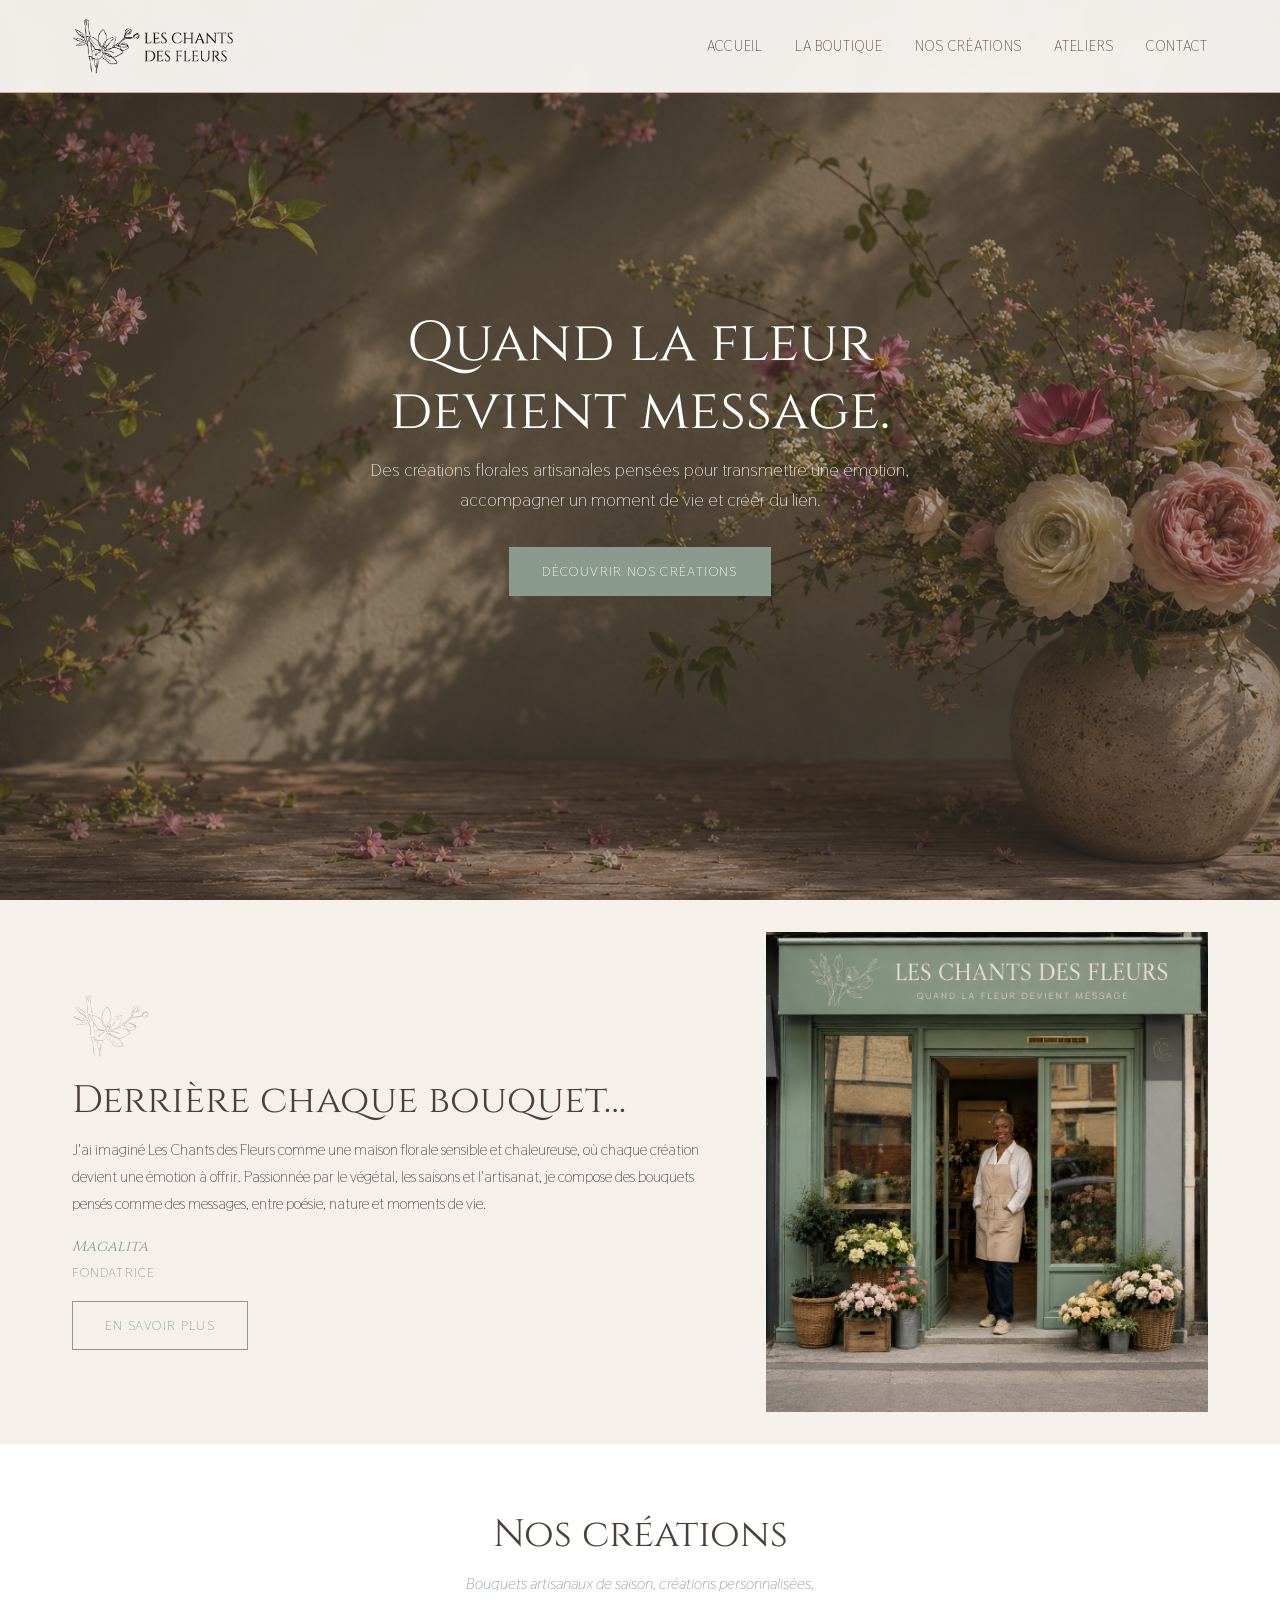
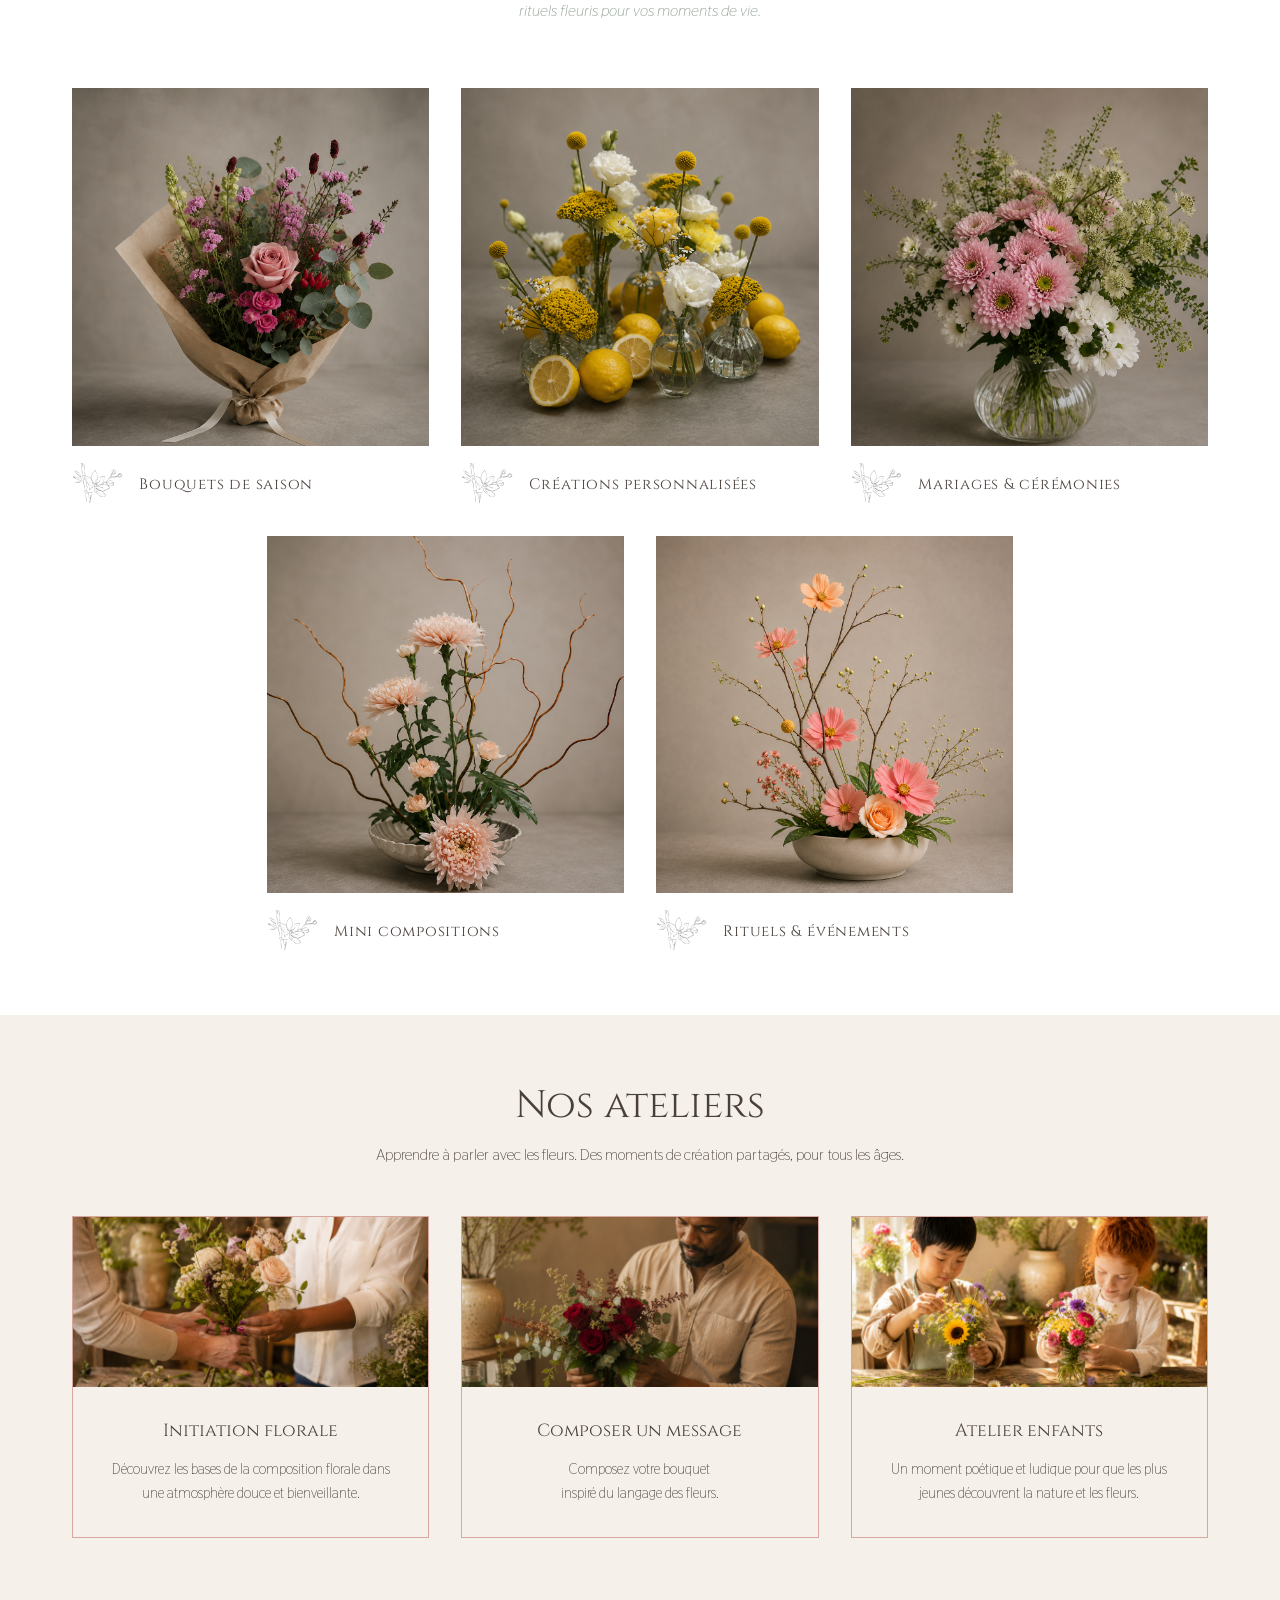
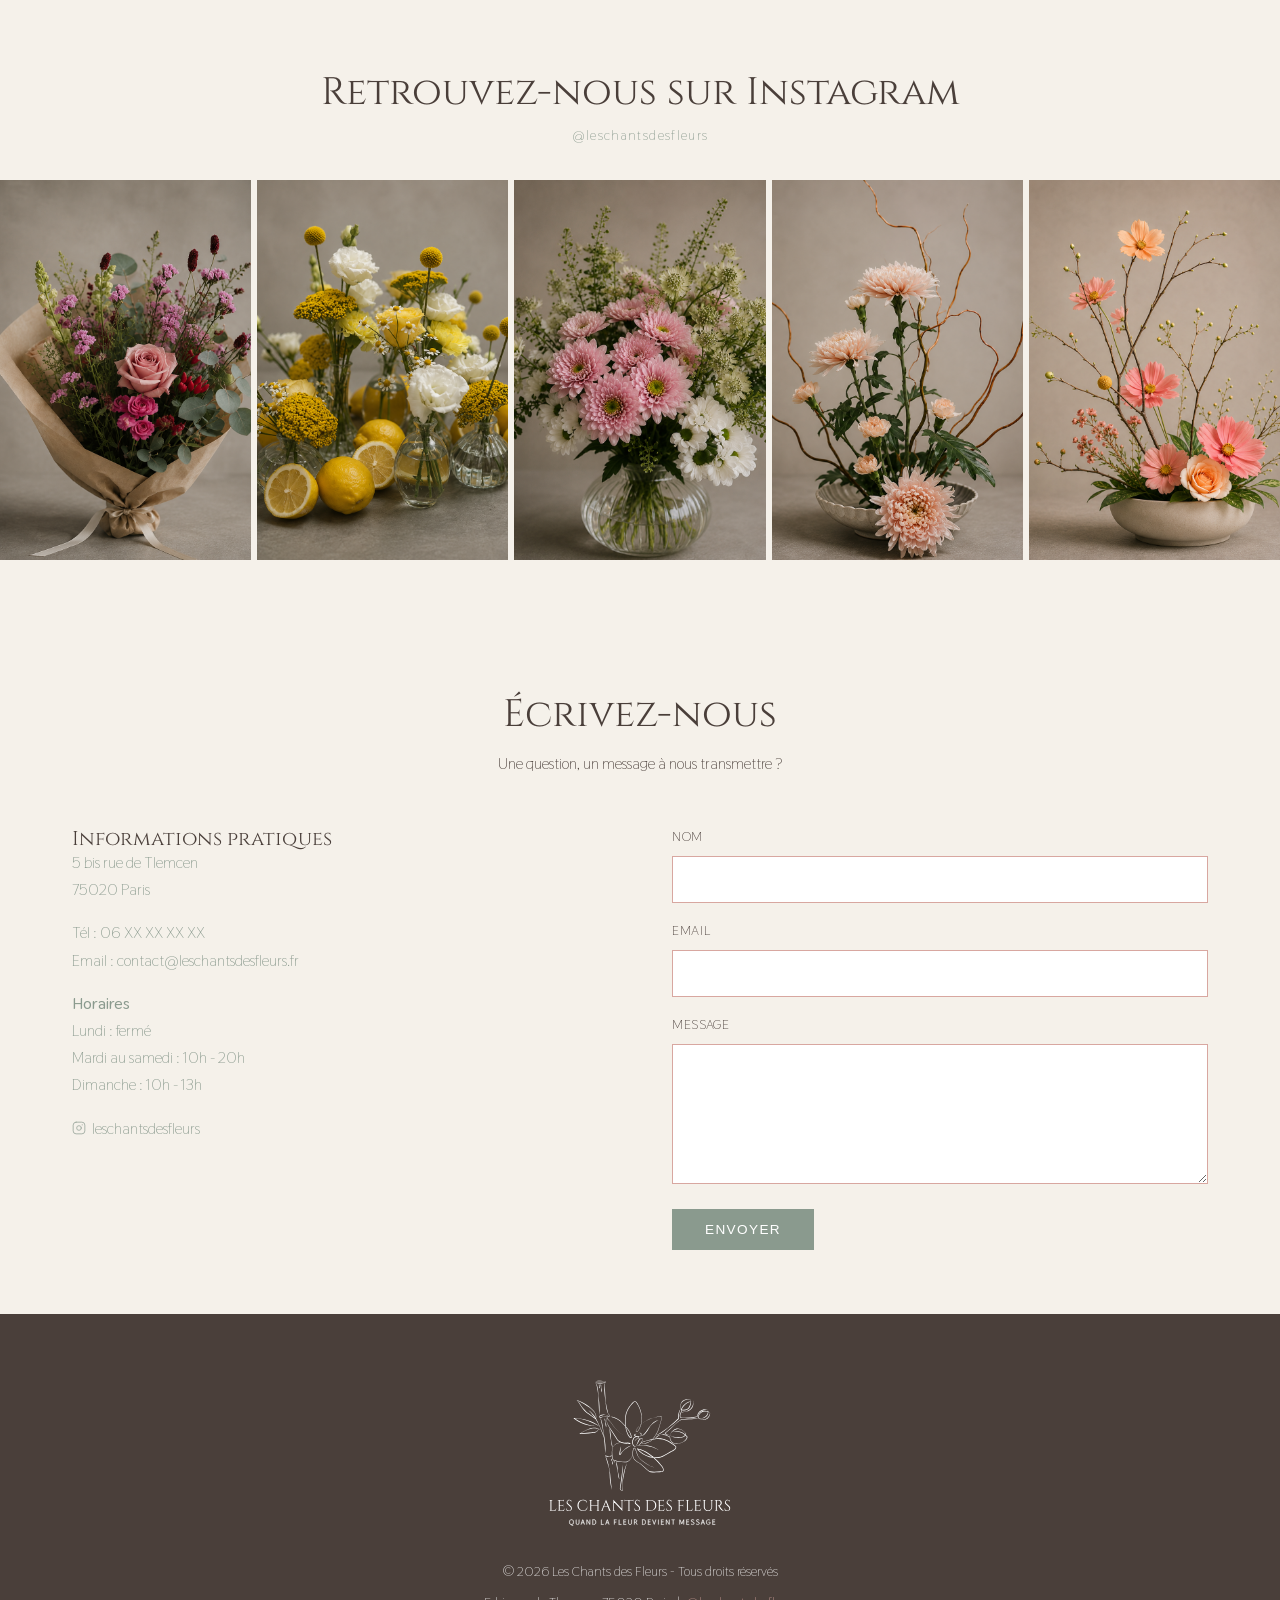
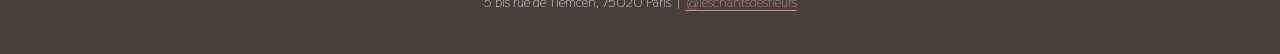
==== index.html @ e827a40f "Initial commit - Les Chants des Fleurs v1" ====
<!DOCTYPE html>
<html lang="fr">
<head>
  <meta charset="UTF-8" />
  <meta name="viewport" content="width=device-width, initial-scale=1.0" />
  <meta name="description" content="Les Chants des Fleurs - Fleuriste artisanale à Paris 20e. Créations florales personnalisées, ateliers, mariages et événements." />
  <title>Les Chants des Fleurs</title>

  <!-- Favicon -->
  <link rel="icon" type="image/svg+xml" href="assets/images/logo/logo-dessin.svg" />

  <!-- Polices chargées en local via assets/css/style.css -->
  <link rel="stylesheet" href="assets/css/style.css" />
</head>
<body>

  <!-- Navigation -->
  <nav class="nav">
    <div class="nav__inner">
      <a href="index.html" class="nav__logo">
        <img src="assets/images/logo/logo-header.svg" alt="Les Chants des Fleurs" class="nav__logo-img" />
      </a>
      <ul class="nav__links">
        <li><a href="#accueil">Accueil</a></li>
        <li><a href="#boutique">La boutique</a></li>
        <li><a href="#creations">Nos créations</a></li>
        <li><a href="#ateliers">Ateliers</a></li>
        <li><a href="#contact">Contact</a></li>
      </ul>
    </div>
  </nav>

  <!-- Hero -->
  <section id="accueil" class="hero">
    <div class="hero__content">
      <h1 class="hero__title">Quand la fleur devient message.</h1>
      <p class="hero__subtitle">Des créations florales artisanales pensées pour transmettre une émotion,<br>accompagner un moment de vie et créer du lien.</p>
      <a href="#creations" class="btn btn--primary">Découvrir nos créations</a>
    </div>
  </section>

  <!-- La maison florale -->
  <section id="boutique">
    <div class="container">
      <div class="boutique__grid">
        <div class="boutique__texte">
          <img src="assets/images/logo/logo-dessin.svg" alt="" class="boutique__ornement" />
          <h2>Derrière chaque bouquet…</h2>
          <p>J'ai imaginé Les Chants des Fleurs comme une maison florale sensible et chaleureuse, où chaque création devient une émotion à offrir. Passionnée par le végétal, les saisons et l'artisanat, je compose des bouquets pensés comme des messages, entre poésie, nature et moments de vie.</p>
          <p class="boutique__signature">Magalita<br /><span>Fondatrice</span></p>
          <a href="pages/boutique.html" class="btn btn--outline">En savoir plus</a>
        </div>
        <div class="boutique__photo">
          <img src="assets/images/produits/fondatrice2.png" alt="Magalita Bonhomme Nguyen, fondatrice des Chants des Fleurs" />
        </div>
      </div>
    </div>
  </section>

  <!-- Nos créations -->
  <section id="creations" class="section--creations">
    <div class="container">
      <div class="creations__header">
        <h2>Nos créations</h2>
        <p class="creations__intro">Bouquets artisanaux de saison, créations personnalisées,<br>rituels fleuris pour vos moments de vie.</p>
      </div>

      <div class="creations__grid">
        <a href="pages/bouquets.html" class="creation-thumb">
          <figure class="creation-thumb__figure">
            <img src="assets/images/produits/Bouquet_LCDF_1ok.png" alt="Bouquets de saison" />
          </figure>
          <div class="creation-thumb__label">
            <img src="assets/images/logo/logo-dessin.svg" alt="" class="creation-thumb__ornement" />
            <h3>Bouquets de saison</h3>
          </div>
        </a>
        <a href="pages/creations-personnalisees.html" class="creation-thumb">
          <figure class="creation-thumb__figure">
            <img src="assets/images/produits/Bouquet_LCDF_2ok.png" alt="Créations personnalisées" />
          </figure>
          <div class="creation-thumb__label">
            <img src="assets/images/logo/logo-dessin.svg" alt="" class="creation-thumb__ornement" />
            <h3>Créations personnalisées</h3>
          </div>
        </a>
        <a href="pages/mariages.html" class="creation-thumb">
          <figure class="creation-thumb__figure">
            <img src="assets/images/produits/Bouquet_LCDF_3ok.png" alt="Mariages & cérémonies" />
          </figure>
          <div class="creation-thumb__label">
            <img src="assets/images/logo/logo-dessin.svg" alt="" class="creation-thumb__ornement" />
            <h3>Mariages & cérémonies</h3>
          </div>
        </a>
        <a href="pages/mini-compositions.html" class="creation-thumb">
          <figure class="creation-thumb__figure">
            <img src="assets/images/produits/Bouquet_LCDF_4ok.png" alt="Mini compositions" />
          </figure>
          <div class="creation-thumb__label">
            <img src="assets/images/logo/logo-dessin.svg" alt="" class="creation-thumb__ornement" />
            <h3>Mini compositions</h3>
          </div>
        </a>
        <a href="pages/rituels.html" class="creation-thumb">
          <figure class="creation-thumb__figure">
            <img src="assets/images/produits/Bouquet_LCDF_5ok.png" alt="Rituels & événements" />
          </figure>
          <div class="creation-thumb__label">
            <img src="assets/images/logo/logo-dessin.svg" alt="" class="creation-thumb__ornement" />
            <h3>Rituels & événements</h3>
          </div>
        </a>
      </div>
    </div>
  </section>

  <!-- Ateliers -->
  <section id="ateliers">
    <div class="container">
      <div class="intro" style="margin-bottom: 3rem;">
        <h2>Nos ateliers</h2>
        <p>Apprendre à parler avec les fleurs. Des moments de création partagés, pour tous les âges.</p>
      </div>
      <div class="grid grid--3">
        <div class="atelier-card">
          <div class="atelier-card__image atelier-card__image--large">
            <img src="assets/images/produits/Atelier_initiation.png" alt="Initiation florale" />
          </div>
          <h3>Initiation florale</h3>
          <p>Découvrez les bases de la composition florale dans une atmosphère douce et bienveillante.</p>
        </div>
        <div class="atelier-card">
          <div class="atelier-card__image atelier-card__image--serree">
            <img src="assets/images/produits/Atelier_message.png" alt="Composer un message" />
          </div>
          <h3>Composer un message</h3>
          <p>Composez votre bouquet<br>inspiré du langage des fleurs.</p>
        </div>
        <div class="atelier-card">
          <div class="atelier-card__image atelier-card__image--decentree">
            <img src="assets/images/produits/Atelier_enfants.png" alt="Atelier enfants" />
          </div>
          <h3>Atelier enfants</h3>
          <p>Un moment poétique et ludique pour que les plus jeunes découvrent la nature et les fleurs.</p>
        </div>
      </div>
    </div>
  </section>

  <!-- Social Wall -->
  <section id="instagram" class="section--instagram">
    <div class="instagram__header">
      <h2>Retrouvez-nous sur Instagram</h2>
      <a href="https://instagram.com/leschantsdesfleurs" target="_blank" rel="noopener" class="instagram__handle">@leschantsdesfleurs</a>
    </div>
    <div class="instagram__wall">
      <div class="instagram__post">
        <img src="assets/images/produits/Bouquet_LCDF_1ok.png" alt="" />
      </div>
      <div class="instagram__post">
        <img src="assets/images/produits/Bouquet_LCDF_2ok.png" alt="" />
      </div>
      <div class="instagram__post">
        <img src="assets/images/produits/Bouquet_LCDF_3ok.png" alt="" />
      </div>
      <div class="instagram__post">
        <img src="assets/images/produits/Bouquet_LCDF_4ok.png" alt="" />
      </div>
      <div class="instagram__post">
        <img src="assets/images/produits/Bouquet_LCDF_5ok.png" alt="" />
      </div>
    </div>
  </section>

  <!-- Contact -->
  <section id="contact">
    <div class="container">
      <div class="intro" style="margin-bottom: 3rem;">
        <h2>Écrivez-nous</h2>
        <p>Une question, un message à nous transmettre ?</p>
      </div>

      <div class="contact__grid">
        <div class="contact__info">
          <h3>Informations pratiques</h3>
          <p>
            5 bis rue de Tlemcen<br />
            75020 Paris
          </p>
          <p>
            Tél : 06 XX XX XX XX<br />
            Email : contact@leschantsdesfleurs.fr
          </p>
          <p>
            <strong>Horaires</strong><br />
            Lundi : fermé<br />
            Mardi au samedi : 10h - 20h<br />
            Dimanche : 10h - 13h
          </p>
          <p>
            <a href="https://instagram.com/leschantsdesfleurs" target="_blank" rel="noopener" class="instagram__link">
              <svg xmlns="http://www.w3.org/2000/svg" width="14" height="14" viewBox="0 0 24 24" fill="none" stroke="currentColor" stroke-width="1.5" stroke-linecap="round" stroke-linejoin="round" aria-hidden="true">
                <rect x="2" y="2" width="20" height="20" rx="5" ry="5"/>
                <circle cx="12" cy="12" r="4"/>
                <circle cx="17.5" cy="6.5" r="1" fill="currentColor" stroke="none"/>
              </svg>leschantsdesfleurs
            </a>
          </p>
        </div>

        <form class="contact-form">
          <div class="form__group">
            <label for="nom">Nom</label>
            <input type="text" id="nom" name="nom" required />
          </div>
          <div class="form__group">
            <label for="email">Email</label>
            <input type="email" id="email" name="email" required />
          </div>
          <div class="form__group">
            <label for="message">Message</label>
            <textarea id="message" name="message" required></textarea>
          </div>
          <button type="submit" class="btn btn--primary">Envoyer</button>
        </form>
      </div>
    </div>
  </section>

  <!-- Footer -->
  <footer class="footer">
    <img src="assets/images/logo/logo-blanc.svg" alt="Les Chants des Fleurs" class="footer__logo" />
    <p>&copy; 2026 Les Chants des Fleurs - Tous droits réservés</p>
    <p>5 bis rue de Tlemcen, 75020 Paris &nbsp;|&nbsp; <a href="https://instagram.com/leschantsdesfleurs" target="_blank" rel="noopener">@leschantsdesfleurs</a></p>
  </footer>

  <script src="assets/js/main.js"></script>
</body>
</html>
---- assets/css/style.css ----
/* ================================================
   Polices locales
   ================================================ */
@font-face {
  font-family: 'Cinzel';
  src: url('../fonts/Cinzel-Regular.otf') format('opentype');
  font-weight: 400;
  font-style: normal;
  font-display: swap;
}
@font-face {
  font-family: 'Cinzel';
  src: url('../fonts/Cinzel-Bold.otf') format('opentype');
  font-weight: 700;
  font-style: normal;
  font-display: swap;
}
@font-face {
  font-family: 'Cinzel';
  src: url('../fonts/Cinzel-Black.otf') format('opentype');
  font-weight: 900;
  font-style: normal;
  font-display: swap;
}
@font-face {
  font-family: 'Thasadith';
  src: url('../fonts/Thasadith-Regular.ttf') format('truetype');
  font-weight: 400;
  font-style: normal;
  font-display: swap;
}
@font-face {
  font-family: 'Thasadith';
  src: url('../fonts/Thasadith-Italic.ttf') format('truetype');
  font-weight: 400;
  font-style: italic;
  font-display: swap;
}
@font-face {
  font-family: 'Thasadith';
  src: url('../fonts/Thasadith-Bold.ttf') format('truetype');
  font-weight: 700;
  font-style: normal;
  font-display: swap;
}
@font-face {
  font-family: 'Thasadith';
  src: url('../fonts/Thasadith-BoldItalic.ttf') format('truetype');
  font-weight: 700;
  font-style: italic;
  font-display: swap;
}

/* ================================================
   Variables - charte graphique Les Chants des Fleurs
   ================================================ */
:root {
  --color-primary: #4A3F3A;    /* Brun encre */
  --color-secondary: #8A9A8E;  /* Vert sauge */
  --color-accent: #D8A7A0;     /* Vieux rose */
  --color-bg: #F5F1EA;         /* Beige papier */
  --color-text: #4A3F3A;
  --color-text-light: #8A9A8E;

  --font-title: 'Cinzel', Georgia, serif;
  --font-body: 'Thasadith', Arial, sans-serif;

  --max-width: 1200px;
  --spacing-s: 0.5rem;
  --spacing-m: 1rem;
  --spacing-l: 2rem;
  --spacing-xl: 4rem;
}

/* ================================================
   Reset & base
   ================================================ */
*, *::before, *::after {
  box-sizing: border-box;
  margin: 0;
  padding: 0;
}

html {
  scroll-behavior: smooth;
}

body {
  background-color: var(--color-bg);
  color: var(--color-text);
  font-family: var(--font-body);
  font-size: 1rem;
  line-height: 1.7;
}

img {
  max-width: 100%;
  display: block;
}

a {
  color: inherit;
  text-decoration: none;
}

/* ================================================
   Typographie
   ================================================ */
h1, h2, h3, h4 {
  font-family: var(--font-title);
  font-weight: 400;
  line-height: 1.2;
}

h1 { font-size: clamp(2rem, 5vw, 3.5rem); }
h2 { font-size: clamp(1.5rem, 3vw, 2.5rem); }
h3 { font-size: 1.25rem; }

p { margin-bottom: var(--spacing-m); }

/* ================================================
   Layout
   ================================================ */
.container {
  max-width: var(--max-width);
  margin: 0 auto;
  padding: 0 var(--spacing-l);
}

section {
  padding: var(--spacing-xl) 0;
}

/* ================================================
   Navigation
   ================================================ */
.nav {
  position: fixed;
  top: 0;
  width: 100%;
  z-index: 100;
  background: rgba(250, 248, 245, 0.95);
  backdrop-filter: blur(8px);
  border-bottom: 1px solid var(--color-accent);
}

.nav__inner {
  display: flex;
  align-items: center;
  justify-content: space-between;
  padding: var(--spacing-m) var(--spacing-l);
  max-width: var(--max-width);
  margin: 0 auto;
}

.nav__logo {
  display: flex;
  align-items: center;
}

.nav__logo-img {
  height: 60px;
  width: auto;
}

.nav__links {
  display: flex;
  gap: var(--spacing-l);
  list-style: none;
}

.nav__links a {
  font-size: 0.9rem;
  letter-spacing: 0.05em;
  text-transform: uppercase;
  transition: color 0.2s;
}

.nav__links a:hover {
  color: var(--color-primary);
}

/* ================================================
   Hero
   ================================================ */
.hero {
  height: 100vh;
  display: flex;
  align-items: center;
  justify-content: center;
  text-align: center;
  background-color: var(--color-primary);
  background-image: url('../images/hero/hero2.png');
  background-size: cover;
  background-position: center;
  position: relative;
}

.hero::before {
  content: '';
  position: absolute;
  inset: 0;
  background: rgba(74, 63, 58, 0.45);
}

.hero__content {
  position: relative;
  max-width: 700px;
  padding: var(--spacing-l);
}

.hero__title {
  margin-bottom: var(--spacing-m);
  color: white;
}

.hero__subtitle {
  font-size: 1.1rem;
  color: rgba(255,255,255,0.85);
  margin-bottom: var(--spacing-l);
}

/* ================================================
   Boutons
   ================================================ */
.btn {
  display: inline-block;
  padding: 0.75rem 2rem;
  border: 1px solid currentColor;
  font-size: 0.85rem;
  letter-spacing: 0.1em;
  text-transform: uppercase;
  cursor: pointer;
  transition: background 0.2s, color 0.2s;
}

.btn--primary {
  background: var(--color-secondary);
  color: white;
  border-color: var(--color-secondary);
}

.btn--primary:hover {
  background: transparent;
  color: var(--color-secondary);
}

.btn--outline {
  background: transparent;
  color: var(--color-secondary);
}

.btn--outline:hover {
  background: var(--color-secondary);
  color: white;
}

/* ================================================
   Utilitaires sections
   ================================================ */
.section--beige {
  background: var(--color-bg);
}

/* ================================================
   Section intro
   ================================================ */
.intro {
  text-align: center;
  max-width: 700px;
  margin: 0 auto;
}

.intro h2 {
  margin-bottom: var(--spacing-m);
  color: var(--color-primary);
}

/* ================================================
   Section boutique / fondatrice
   ================================================ */
#boutique {
  padding: var(--spacing-l) 0;
}

.boutique__grid {
  display: grid;
  grid-template-columns: 3fr 2fr;
  gap: var(--spacing-l);
  align-items: center;
}

.boutique__ornement {
  height: 64px;
  width: auto;
  opacity: 0.35;
  margin-bottom: var(--spacing-m);
  display: block;
}

.boutique__texte h2 {
  margin-bottom: var(--spacing-m);
  color: var(--color-primary);
}

.boutique__signature {
  font-family: var(--font-title);
  font-size: 0.95rem;
  color: var(--color-secondary);
  margin: var(--spacing-m) 0;
  font-style: italic;
}

.boutique__signature span {
  font-family: var(--font-body);
  font-style: normal;
  font-size: 0.85rem;
  letter-spacing: 0.08em;
  text-transform: uppercase;
  color: var(--color-text-light);
}

.boutique__photo img {
  width: 100%;
  max-height: 480px;
  aspect-ratio: 4/5;
  object-fit: cover;
  object-position: top;
}

/* ================================================
   Grille générique (ateliers uniquement)
   ================================================ */
.grid--3 {
  display: grid;
  grid-template-columns: repeat(auto-fit, minmax(280px, 1fr));
  gap: var(--spacing-l);
}

/* ================================================
   Section Nos Créations — Grille 3+2
   ================================================ */
.section--creations {
  padding: var(--spacing-xl) 0;
  background: white;
}

.creations__header {
  text-align: center;
  max-width: 580px;
  margin: 0 auto var(--spacing-xl);
}

.creations__header h2 {
  color: var(--color-primary);
  margin-bottom: var(--spacing-m);
}

.creations__intro {
  color: var(--color-text-light);
  font-style: italic;
  margin: 0;
}

/* Grille 6 colonnes : rangée 1 = 3 cases, rangée 2 = 2 cases centrées */
.creations__grid {
  display: grid;
  grid-template-columns: repeat(6, 1fr);
  gap: var(--spacing-l);
}

.creation-thumb:nth-child(1) { grid-column: 1 / 3; }
.creation-thumb:nth-child(2) { grid-column: 3 / 5; }
.creation-thumb:nth-child(3) { grid-column: 5 / 7; }
.creation-thumb:nth-child(4) { grid-column: 2 / 4; }
.creation-thumb:nth-child(5) { grid-column: 4 / 6; }

.creation-thumb {
  display: block;
  text-decoration: none;
  color: inherit;
  cursor: pointer;
}

.creation-thumb__figure {
  margin: 0;
  overflow: hidden;
}

.creation-thumb__figure img {
  width: 100%;
  aspect-ratio: 1;
  object-fit: cover;
  display: block;
  transition: transform 0.6s ease;
}

.creation-thumb:hover .creation-thumb__figure img {
  transform: scale(1.04);
}

.creation-thumb__label {
  display: flex;
  align-items: center;
  gap: var(--spacing-m);
  padding: var(--spacing-m) 0 0;
}

.creation-thumb__ornement {
  height: 42px;
  width: auto;
  opacity: 0.65;
  flex-shrink: 0;
}

.creation-thumb__label h3 {
  font-family: var(--font-title);
  font-size: 0.95rem;
  font-weight: 400;
  color: var(--color-primary);
  letter-spacing: 0.05em;
  margin: 0;
}

/* ================================================
   Ateliers
   ================================================ */
.atelier-card {
  border: 1px solid var(--color-accent);
  text-align: center;
  overflow: hidden;
}

.atelier-card__image {
  width: 100%;
  overflow: hidden;
}

.atelier-card__image img {
  width: 100%;
  display: block;
  object-fit: cover;
  transition: transform 0.6s ease;
}

.atelier-card:hover .atelier-card__image img {
  transform: scale(1.04);
}

/* Cadrage large — vue d'ensemble */
.atelier-card__image--large {
  height: 170px;
}
.atelier-card__image--large img {
  height: 170px;
  object-position: center center;
}

/* Cadrage serré — zoom sur les mains/détail */
.atelier-card__image--serree {
  height: 170px;
}
.atelier-card__image--serree img {
  height: 170px;
  object-position: center 30%;
}

/* Cadrage décentré — composition légèrement décalée */
.atelier-card__image--decentree {
  height: 170px;
}
.atelier-card__image--decentree img {
  height: 170px;
  object-position: left center;
}

.atelier-card h3 {
  font-family: var(--font-title);
  font-size: 1.1rem;
  color: var(--color-primary);
  margin: var(--spacing-l) var(--spacing-l) var(--spacing-m);
}

.atelier-card p {
  color: var(--color-text);
  font-size: 0.9rem;
  padding: 0 var(--spacing-l) var(--spacing-l);
  margin: 0;
}

/* ================================================
   Social Wall Instagram — Bande horizontale
   ================================================ */
.section--instagram {
  padding: var(--spacing-xl) 0;
  background: var(--color-bg);
}

.instagram__header {
  text-align: center;
  margin-bottom: var(--spacing-l);
  padding: 0 var(--spacing-l);
}

.instagram__header h2 {
  color: var(--color-primary);
  margin-bottom: var(--spacing-s);
}

.instagram__handle {
  font-size: 0.85rem;
  letter-spacing: 0.1em;
  color: var(--color-secondary);
  transition: color 0.2s;
}

.instagram__handle:hover {
  color: var(--color-primary);
}

.instagram__wall {
  display: flex;
  gap: 6px;
  height: 380px;
  max-width: 1400px;
  margin: 0 auto;
  overflow: hidden;
}

.instagram__post {
  flex: 1;
  overflow: hidden;
}

.instagram__post img {
  width: 100%;
  height: 100%;
  object-fit: cover;
  display: block;
  transition: opacity 0.35s, transform 0.6s;
}

.instagram__post:hover img {
  opacity: 0.88;
  transform: scale(1.03);
}

/* ================================================
   Contact
   ================================================ */
.contact__grid {
  display: grid;
  grid-template-columns: 1fr 1fr;
  gap: var(--spacing-xl);
  align-items: start;
}

.contact__info p {
  color: var(--color-text-light);
}

.instagram__link {
  display: inline-flex;
  align-items: center;
  gap: 0.4rem;
  color: var(--color-text-light);
  text-decoration: none;
  transition: color 0.2s;
}

.instagram__link:hover {
  color: var(--color-primary);
}

.instagram__link svg {
  flex-shrink: 0;
  opacity: 0.8;
}

.form__group {
  margin-bottom: var(--spacing-m);
}

.form__group label {
  display: block;
  font-size: 0.85rem;
  letter-spacing: 0.05em;
  text-transform: uppercase;
  margin-bottom: var(--spacing-s);
}

.form__group input,
.form__group textarea {
  width: 100%;
  padding: 0.75rem;
  border: 1px solid var(--color-accent);
  background: white;
  font-family: var(--font-body);
  font-size: 1rem;
  color: var(--color-text);
  outline: none;
  transition: border-color 0.2s;
}

.form__group input:focus,
.form__group textarea:focus {
  border-color: var(--color-primary);
}

.form__group textarea {
  min-height: 140px;
  resize: vertical;
}

/* ================================================
   Footer
   ================================================ */
.footer {
  background: var(--color-primary);
  color: white;
  text-align: center;
  padding: var(--spacing-xl) var(--spacing-l) var(--spacing-l);
  font-size: 0.85rem;
}

.footer__logo {
  height: 150px;
  width: auto;
  margin: 0 auto var(--spacing-l);
}

.footer p {
  margin-bottom: var(--spacing-s);
  opacity: 0.85;
}

.footer a {
  color: var(--color-accent);
  text-decoration: underline;
  text-underline-offset: 3px;
}

/* ================================================
   Responsive
   ================================================ */
@media (max-width: 768px) {
  .nav__links {
    display: none;
  }

  .boutique__grid {
    grid-template-columns: 1fr;
  }

  .boutique__photo {
    order: -1;
  }

  .creations__grid {
    grid-template-columns: repeat(2, 1fr);
  }

  .creation-thumb:nth-child(1),
  .creation-thumb:nth-child(2),
  .creation-thumb:nth-child(3),
  .creation-thumb:nth-child(4),
  .creation-thumb:nth-child(5) {
    grid-column: auto;
  }

  .instagram__wall {
    height: 220px;
  }

  .contact__grid {
    grid-template-columns: 1fr;
  }
}
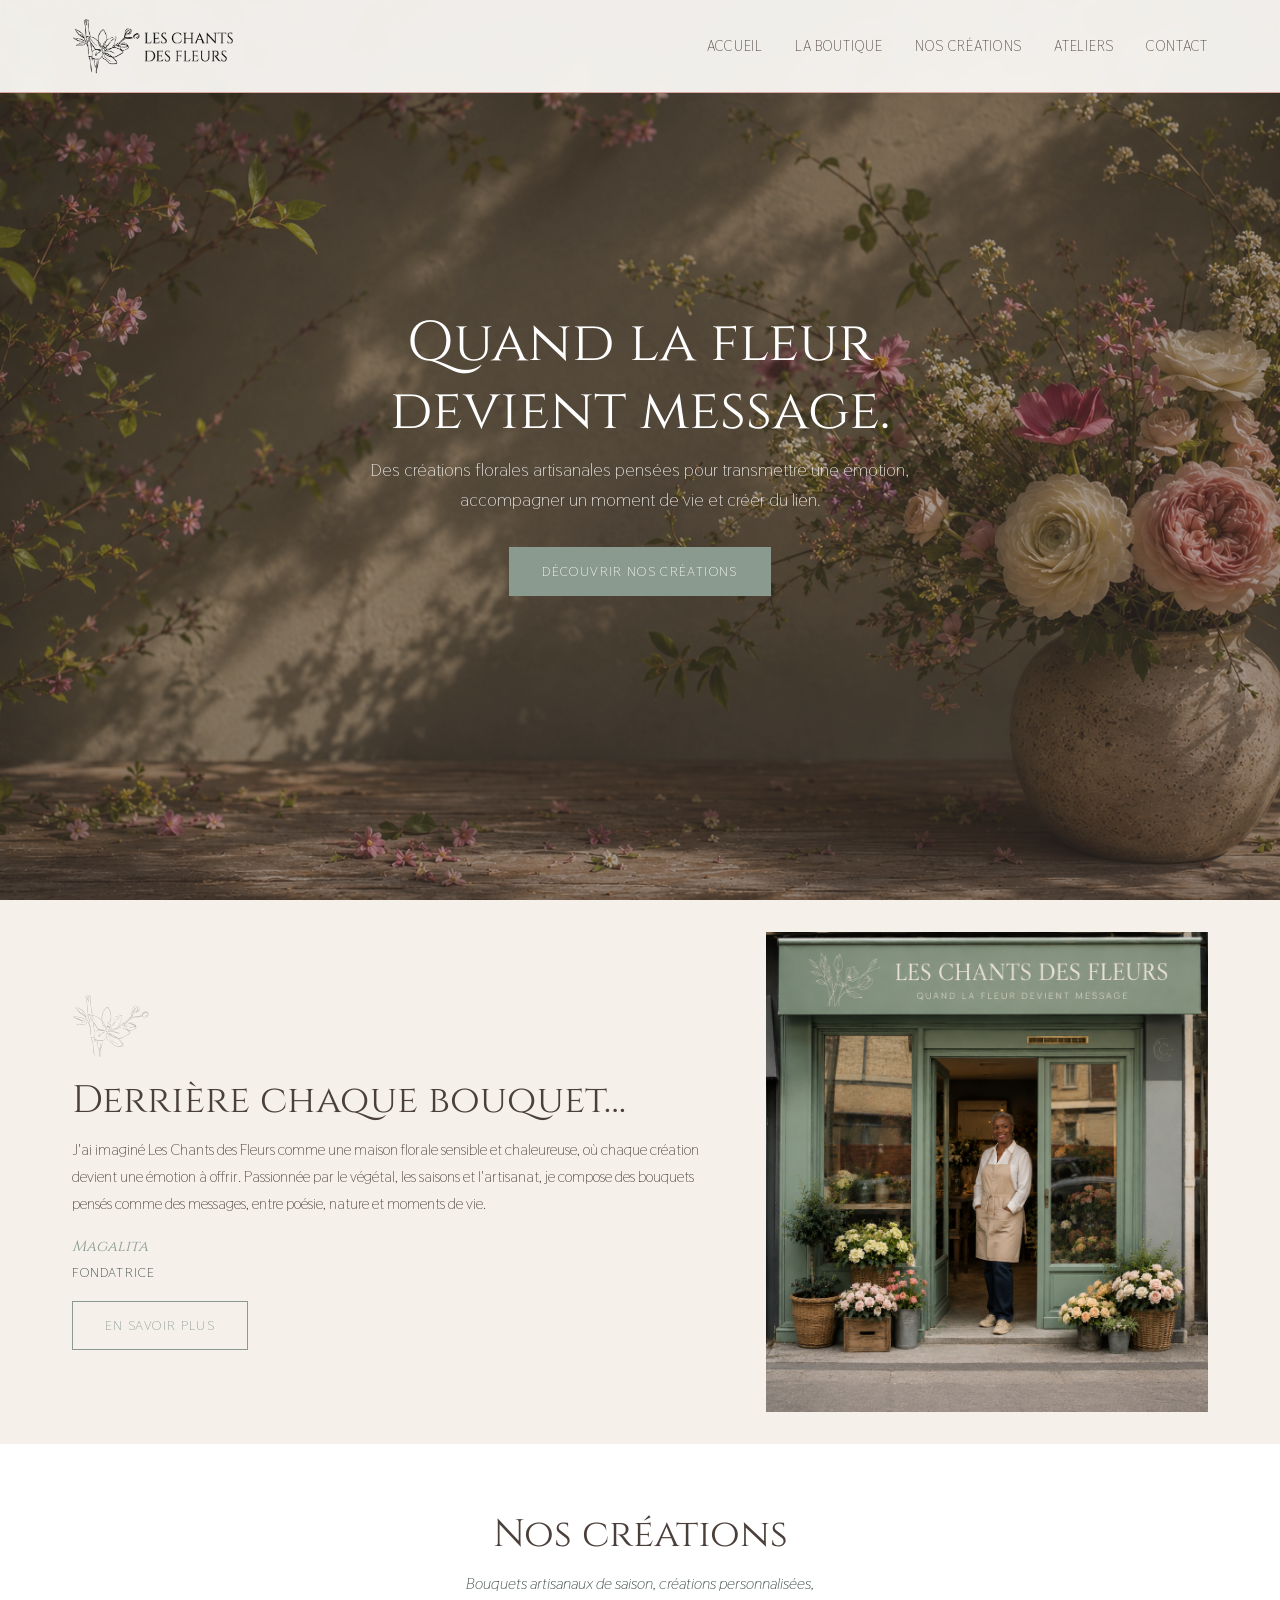
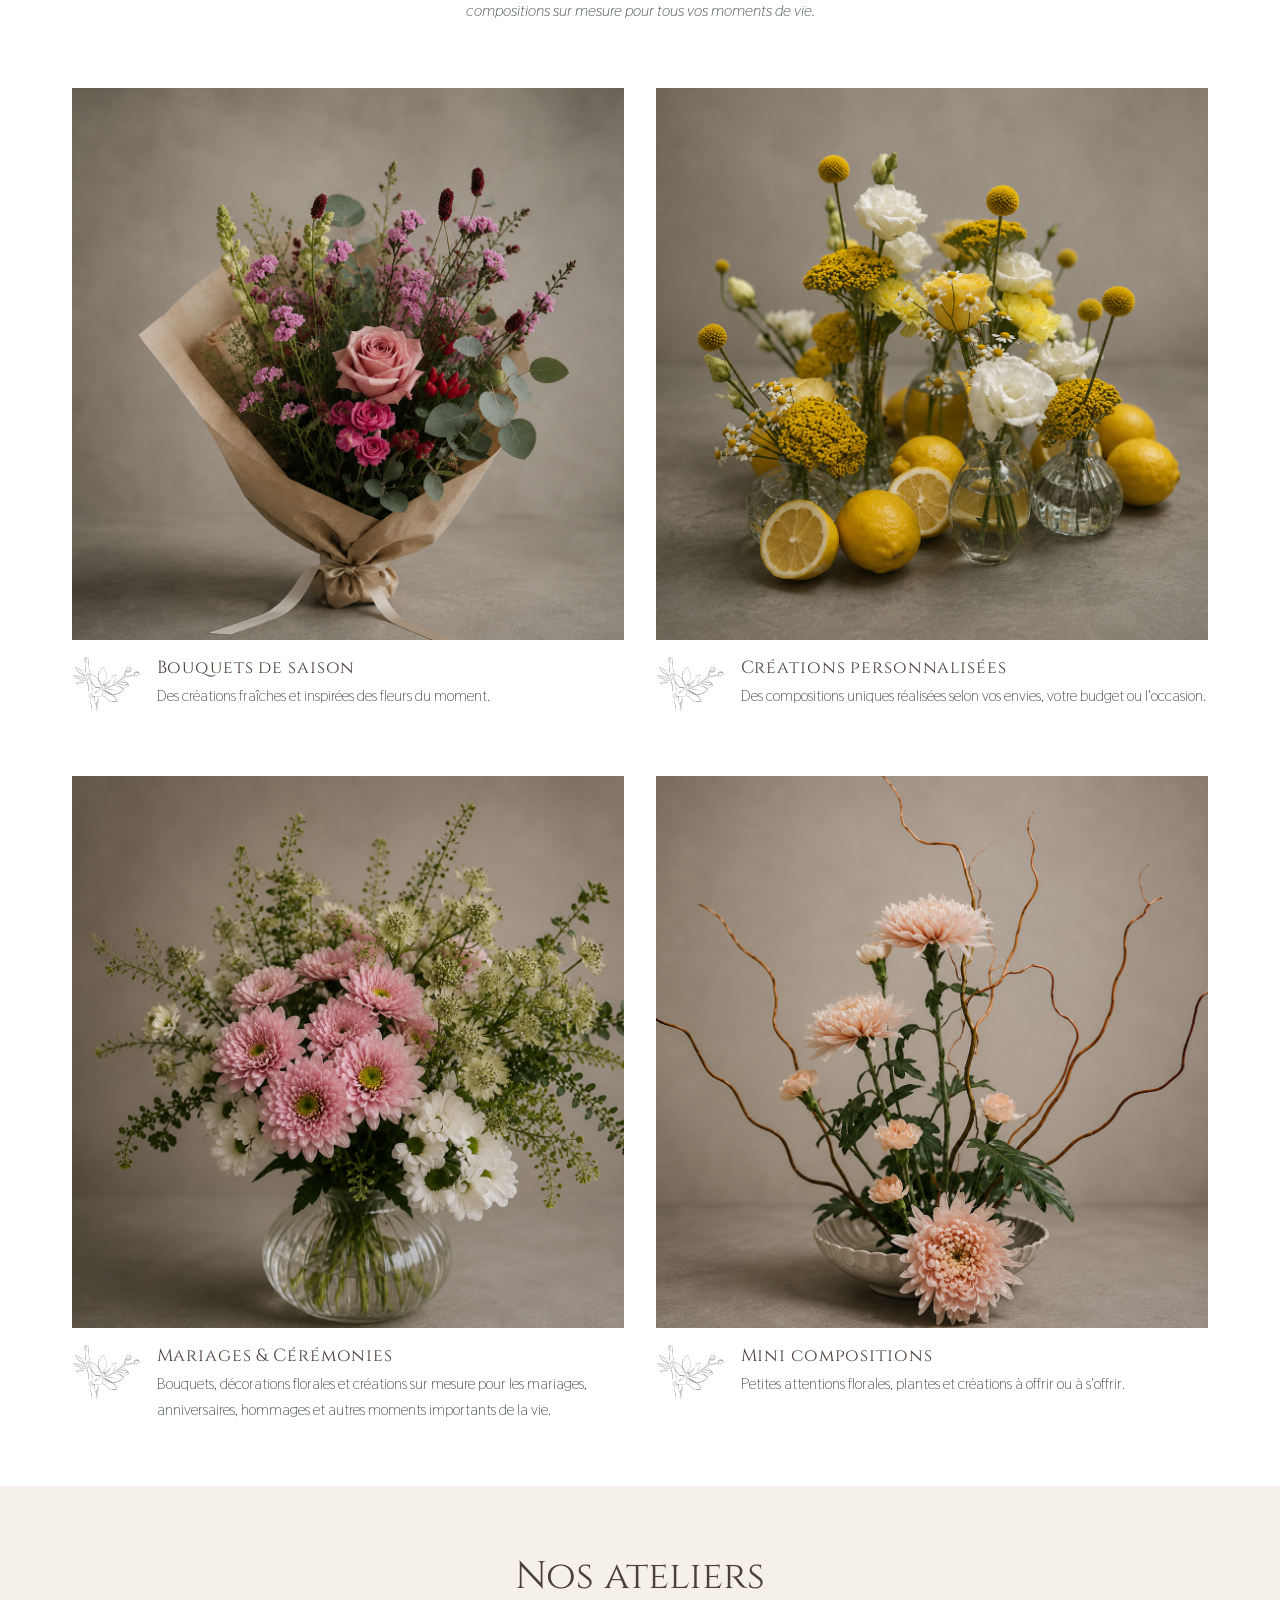
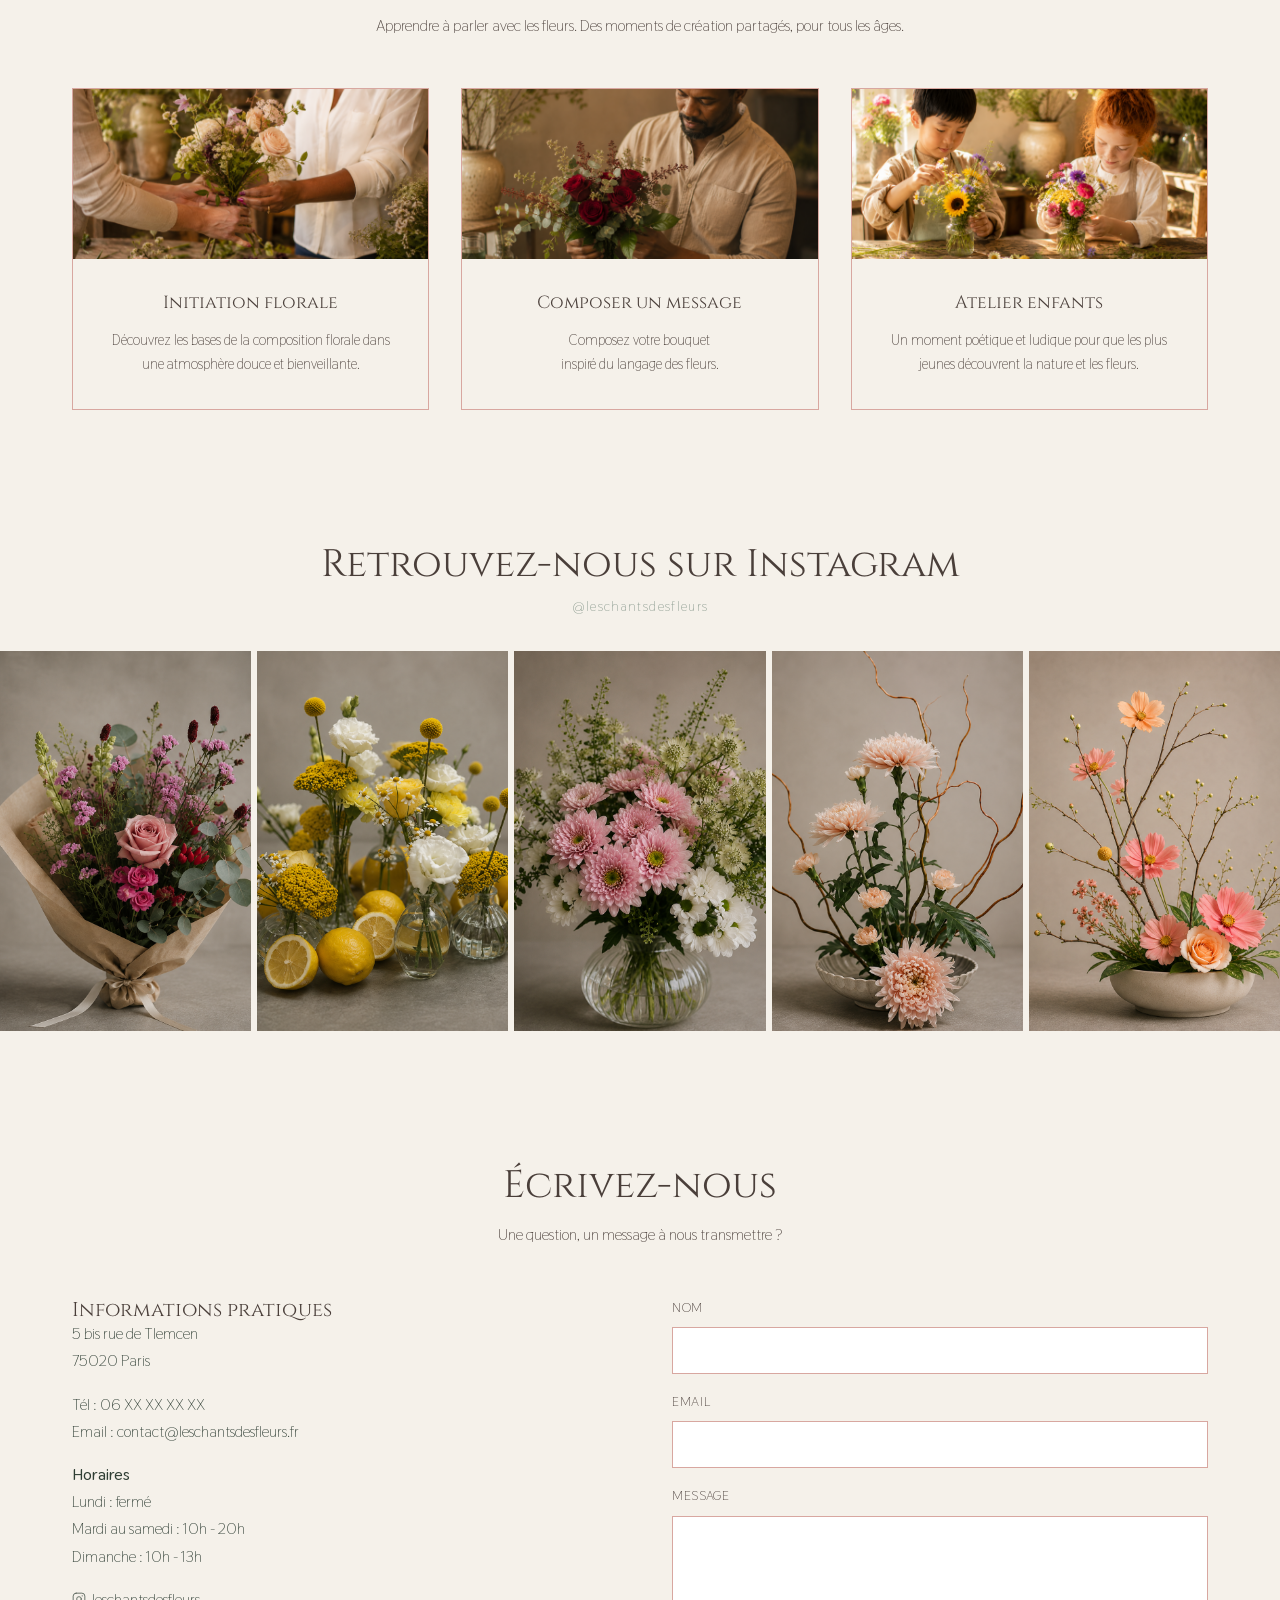
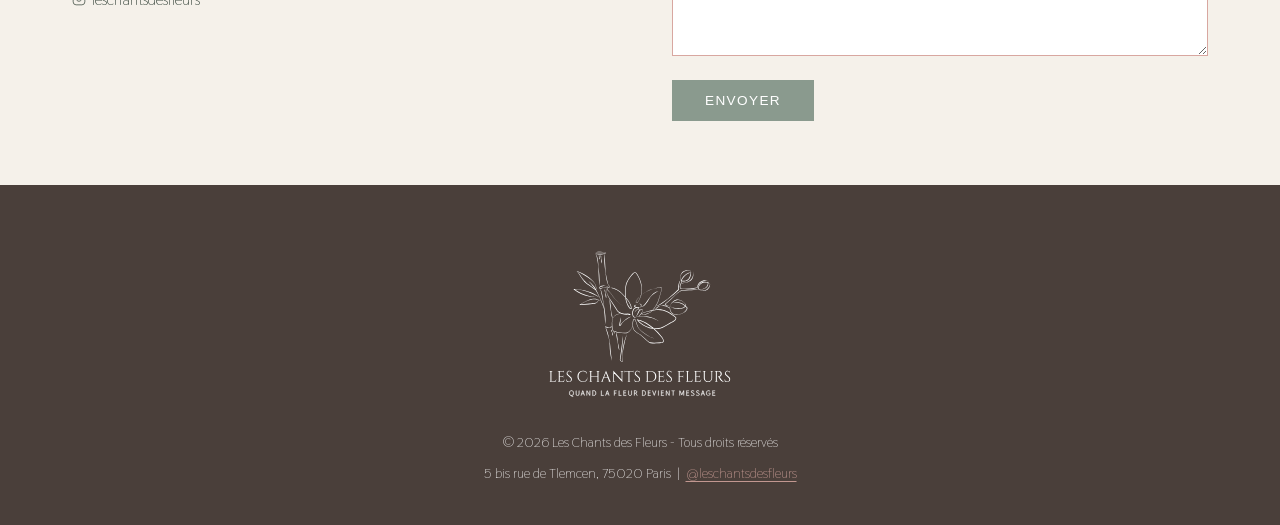
==== commit 89115797: "Ajout pages internes + mises à jour homepage - Page boutique : texte Magalita, portrait, galerie 3 p" ====
--- a/index.html
+++ b/index.html
@@ -24,7 +24,7 @@
         <li><a href="#accueil">Accueil</a></li>
         <li><a href="#boutique">La boutique</a></li>
         <li><a href="#creations">Nos créations</a></li>
-        <li><a href="#ateliers">Ateliers</a></li>
+        <li><a href="pages/ateliers.html">Ateliers</a></li>
         <li><a href="#contact">Contact</a></li>
       </ul>
     </div>
@@ -62,53 +62,56 @@
     <div class="container">
       <div class="creations__header">
         <h2>Nos créations</h2>
-        <p class="creations__intro">Bouquets artisanaux de saison, créations personnalisées,<br>rituels fleuris pour vos moments de vie.</p>
+        <p class="creations__intro">Bouquets artisanaux de saison, créations personnalisées,<br>compositions sur mesure pour tous vos moments de vie.</p>
       </div>
 
       <div class="creations__grid">
-        <a href="pages/bouquets.html" class="creation-thumb">
+        <a href="pages/nos-creations.html#bouquets" class="creation-thumb">
           <figure class="creation-thumb__figure">
             <img src="assets/images/produits/Bouquet_LCDF_1ok.png" alt="Bouquets de saison" />
           </figure>
           <div class="creation-thumb__label">
             <img src="assets/images/logo/logo-dessin.svg" alt="" class="creation-thumb__ornement" />
-            <h3>Bouquets de saison</h3>
-          </div>
-        </a>
-        <a href="pages/creations-personnalisees.html" class="creation-thumb">
+            <div class="creation-thumb__text">
+              <h3>Bouquets de saison</h3>
+              <p class="creation-thumb__desc">Des créations fraîches et inspirées des fleurs du moment.</p>
+            </div>
+          </div>
+        </a>
+        <a href="pages/nos-creations.html#personnalisees" class="creation-thumb">
           <figure class="creation-thumb__figure">
             <img src="assets/images/produits/Bouquet_LCDF_2ok.png" alt="Créations personnalisées" />
           </figure>
           <div class="creation-thumb__label">
             <img src="assets/images/logo/logo-dessin.svg" alt="" class="creation-thumb__ornement" />
-            <h3>Créations personnalisées</h3>
-          </div>
-        </a>
-        <a href="pages/mariages.html" class="creation-thumb">
-          <figure class="creation-thumb__figure">
-            <img src="assets/images/produits/Bouquet_LCDF_3ok.png" alt="Mariages & cérémonies" />
-          </figure>
-          <div class="creation-thumb__label">
-            <img src="assets/images/logo/logo-dessin.svg" alt="" class="creation-thumb__ornement" />
-            <h3>Mariages & cérémonies</h3>
-          </div>
-        </a>
-        <a href="pages/mini-compositions.html" class="creation-thumb">
+            <div class="creation-thumb__text">
+              <h3>Créations personnalisées</h3>
+              <p class="creation-thumb__desc">Des compositions uniques réalisées selon vos envies, votre budget ou l'occasion.</p>
+            </div>
+          </div>
+        </a>
+        <a href="pages/nos-creations.html#mariages" class="creation-thumb">
+          <figure class="creation-thumb__figure">
+            <img src="assets/images/produits/Bouquet_LCDF_3ok.png" alt="Mariages & Cérémonies" />
+          </figure>
+          <div class="creation-thumb__label">
+            <img src="assets/images/logo/logo-dessin.svg" alt="" class="creation-thumb__ornement" />
+            <div class="creation-thumb__text">
+              <h3>Mariages & Cérémonies</h3>
+              <p class="creation-thumb__desc">Bouquets, décorations florales et créations sur mesure pour les mariages, anniversaires, hommages et autres moments importants de la vie.</p>
+            </div>
+          </div>
+        </a>
+        <a href="pages/nos-creations.html#mini" class="creation-thumb">
           <figure class="creation-thumb__figure">
             <img src="assets/images/produits/Bouquet_LCDF_4ok.png" alt="Mini compositions" />
           </figure>
           <div class="creation-thumb__label">
             <img src="assets/images/logo/logo-dessin.svg" alt="" class="creation-thumb__ornement" />
-            <h3>Mini compositions</h3>
-          </div>
-        </a>
-        <a href="pages/rituels.html" class="creation-thumb">
-          <figure class="creation-thumb__figure">
-            <img src="assets/images/produits/Bouquet_LCDF_5ok.png" alt="Rituels & événements" />
-          </figure>
-          <div class="creation-thumb__label">
-            <img src="assets/images/logo/logo-dessin.svg" alt="" class="creation-thumb__ornement" />
-            <h3>Rituels & événements</h3>
+            <div class="creation-thumb__text">
+              <h3>Mini compositions</h3>
+              <p class="creation-thumb__desc">Petites attentions florales, plantes et créations à offrir ou à s'offrir.</p>
+            </div>
           </div>
         </a>
       </div>
@@ -123,27 +126,27 @@
         <p>Apprendre à parler avec les fleurs. Des moments de création partagés, pour tous les âges.</p>
       </div>
       <div class="grid grid--3">
-        <div class="atelier-card">
+        <a href="pages/ateliers.html#initiation" class="atelier-card">
           <div class="atelier-card__image atelier-card__image--large">
             <img src="assets/images/produits/Atelier_initiation.png" alt="Initiation florale" />
           </div>
           <h3>Initiation florale</h3>
           <p>Découvrez les bases de la composition florale dans une atmosphère douce et bienveillante.</p>
-        </div>
-        <div class="atelier-card">
+        </a>
+        <a href="pages/ateliers.html#message" class="atelier-card">
           <div class="atelier-card__image atelier-card__image--serree">
             <img src="assets/images/produits/Atelier_message.png" alt="Composer un message" />
           </div>
           <h3>Composer un message</h3>
           <p>Composez votre bouquet<br>inspiré du langage des fleurs.</p>
-        </div>
-        <div class="atelier-card">
+        </a>
+        <a href="pages/ateliers.html#enfants" class="atelier-card">
           <div class="atelier-card__image atelier-card__image--decentree">
             <img src="assets/images/produits/Atelier_enfants.png" alt="Atelier enfants" />
           </div>
           <h3>Atelier enfants</h3>
           <p>Un moment poétique et ludique pour que les plus jeunes découvrent la nature et les fleurs.</p>
-        </div>
+        </a>
       </div>
     </div>
   </section>
--- a/assets/css/style.css
+++ b/assets/css/style.css
@@ -60,7 +60,7 @@
   --color-accent: #D8A7A0;     /* Vieux rose */
   --color-bg: #F5F1EA;         /* Beige papier */
   --color-text: #4A3F3A;
-  --color-text-light: #8A9A8E;
+  --color-text-light: #2E3D33;
 
   --font-title: 'Cinzel', Georgia, serif;
   --font-body: 'Thasadith', Arial, sans-serif;
@@ -362,18 +362,12 @@
   margin: 0;
 }
 
-/* Grille 6 colonnes : rangée 1 = 3 cases, rangée 2 = 2 cases centrées */
+/* Grille 2x2 */
 .creations__grid {
   display: grid;
-  grid-template-columns: repeat(6, 1fr);
-  gap: var(--spacing-l);
-}
-
-.creation-thumb:nth-child(1) { grid-column: 1 / 3; }
-.creation-thumb:nth-child(2) { grid-column: 3 / 5; }
-.creation-thumb:nth-child(3) { grid-column: 5 / 7; }
-.creation-thumb:nth-child(4) { grid-column: 2 / 4; }
-.creation-thumb:nth-child(5) { grid-column: 4 / 6; }
+  grid-template-columns: repeat(2, 1fr);
+  gap: var(--spacing-xl) var(--spacing-l);
+}
 
 .creation-thumb {
   display: block;
@@ -401,13 +395,26 @@
 
 .creation-thumb__label {
   display: flex;
-  align-items: center;
+  align-items: flex-start;
   gap: var(--spacing-m);
   padding: var(--spacing-m) 0 0;
 }
 
+.creation-thumb__text {
+  display: flex;
+  flex-direction: column;
+  gap: 0.35rem;
+}
+
+.creation-thumb__desc {
+  font-size: 1rem;
+  color: var(--color-text-light);
+  margin: 0;
+  line-height: 1.6;
+}
+
 .creation-thumb__ornement {
-  height: 42px;
+  height: 56px;
   width: auto;
   opacity: 0.65;
   flex-shrink: 0;
@@ -415,7 +422,7 @@
 
 .creation-thumb__label h3 {
   font-family: var(--font-title);
-  font-size: 0.95rem;
+  font-size: 1.1rem;
   font-weight: 400;
   color: var(--color-primary);
   letter-spacing: 0.05em;
@@ -657,15 +664,7 @@
   }
 
   .creations__grid {
-    grid-template-columns: repeat(2, 1fr);
-  }
-
-  .creation-thumb:nth-child(1),
-  .creation-thumb:nth-child(2),
-  .creation-thumb:nth-child(3),
-  .creation-thumb:nth-child(4),
-  .creation-thumb:nth-child(5) {
-    grid-column: auto;
+    grid-template-columns: 1fr;
   }
 
   .instagram__wall {
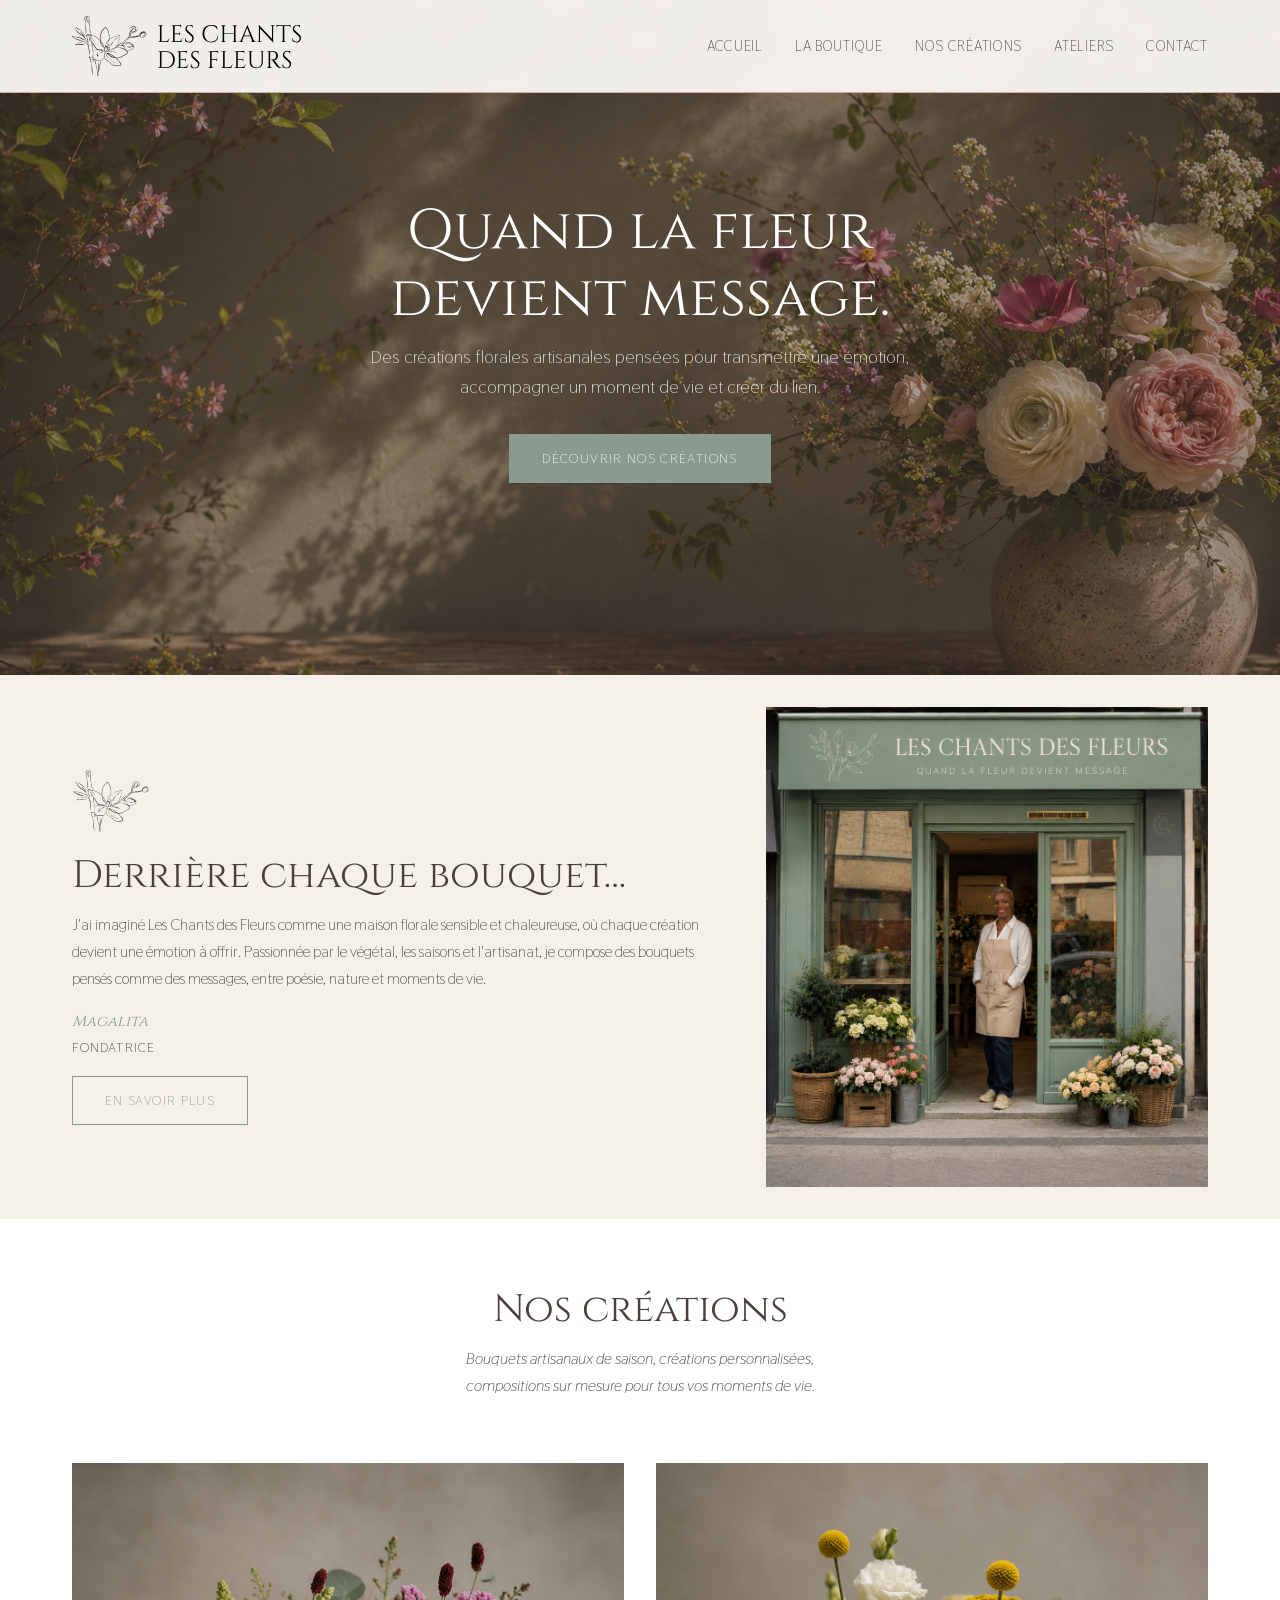
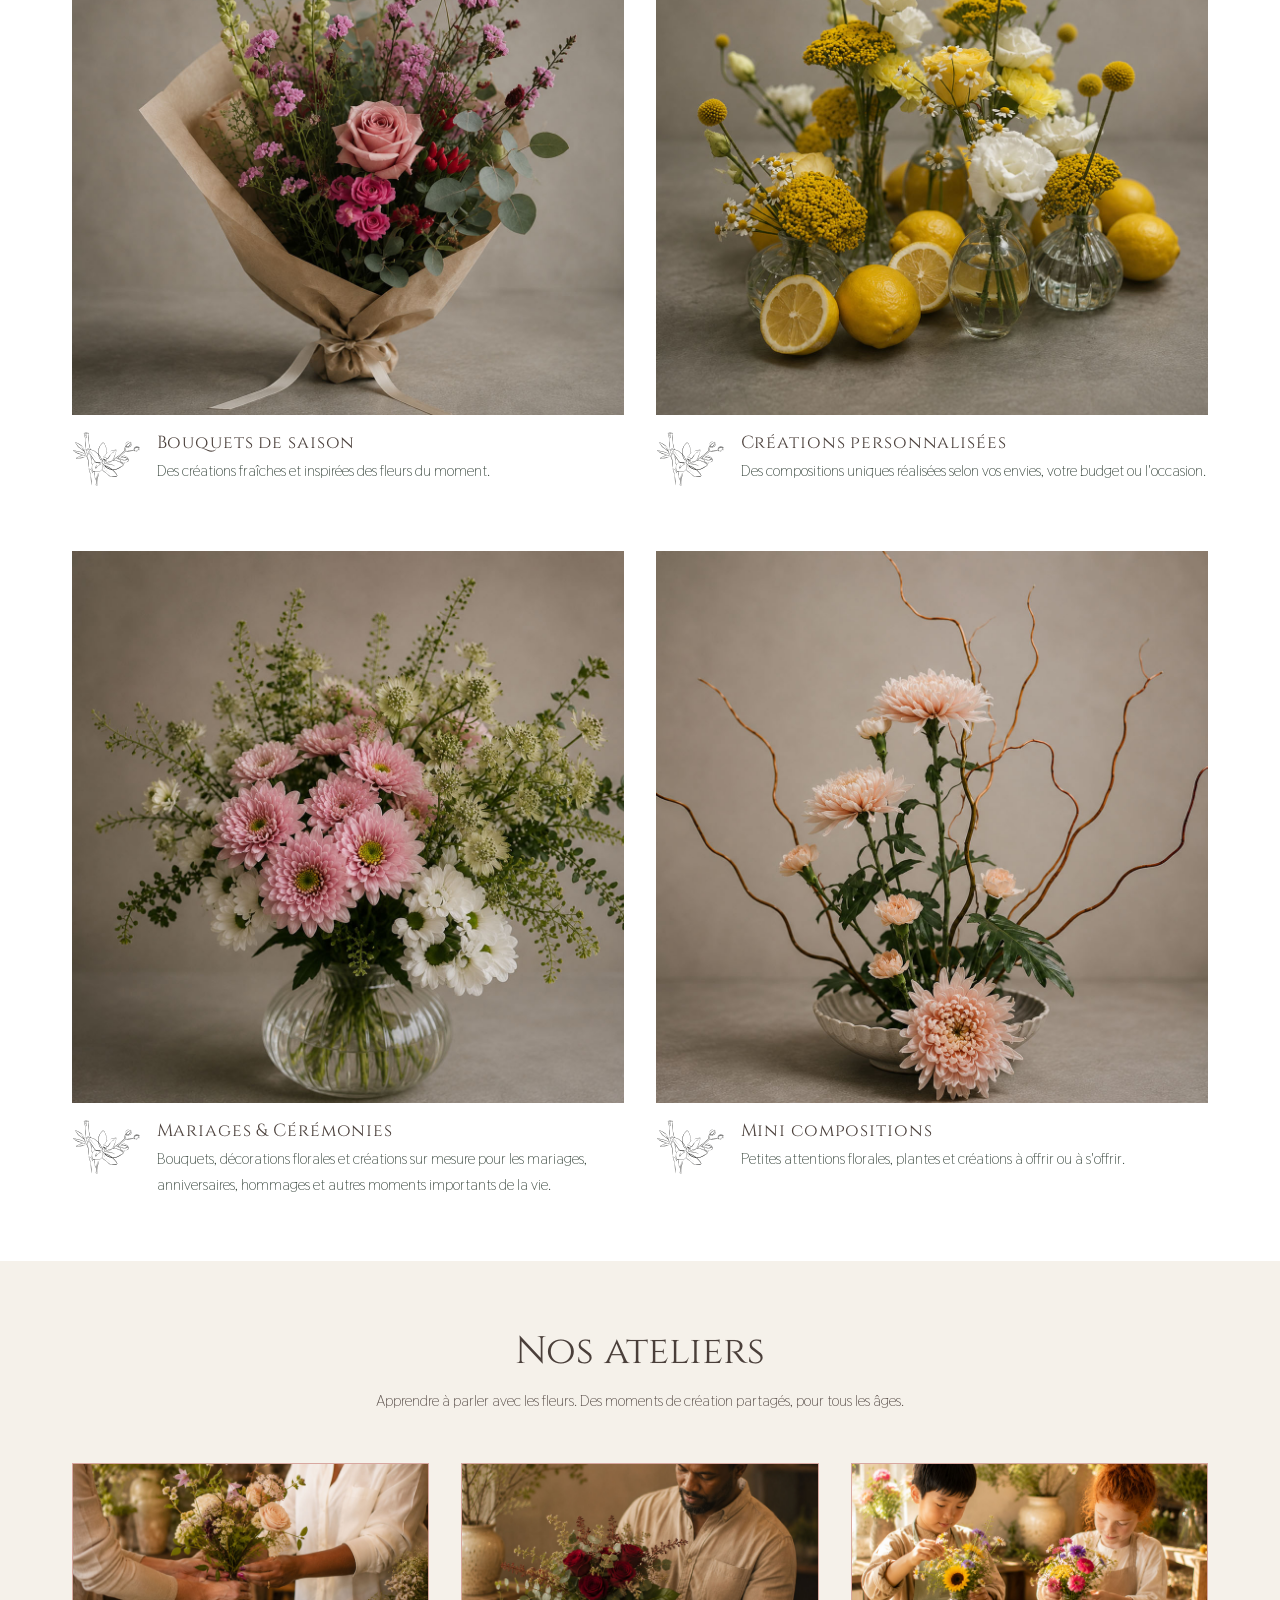
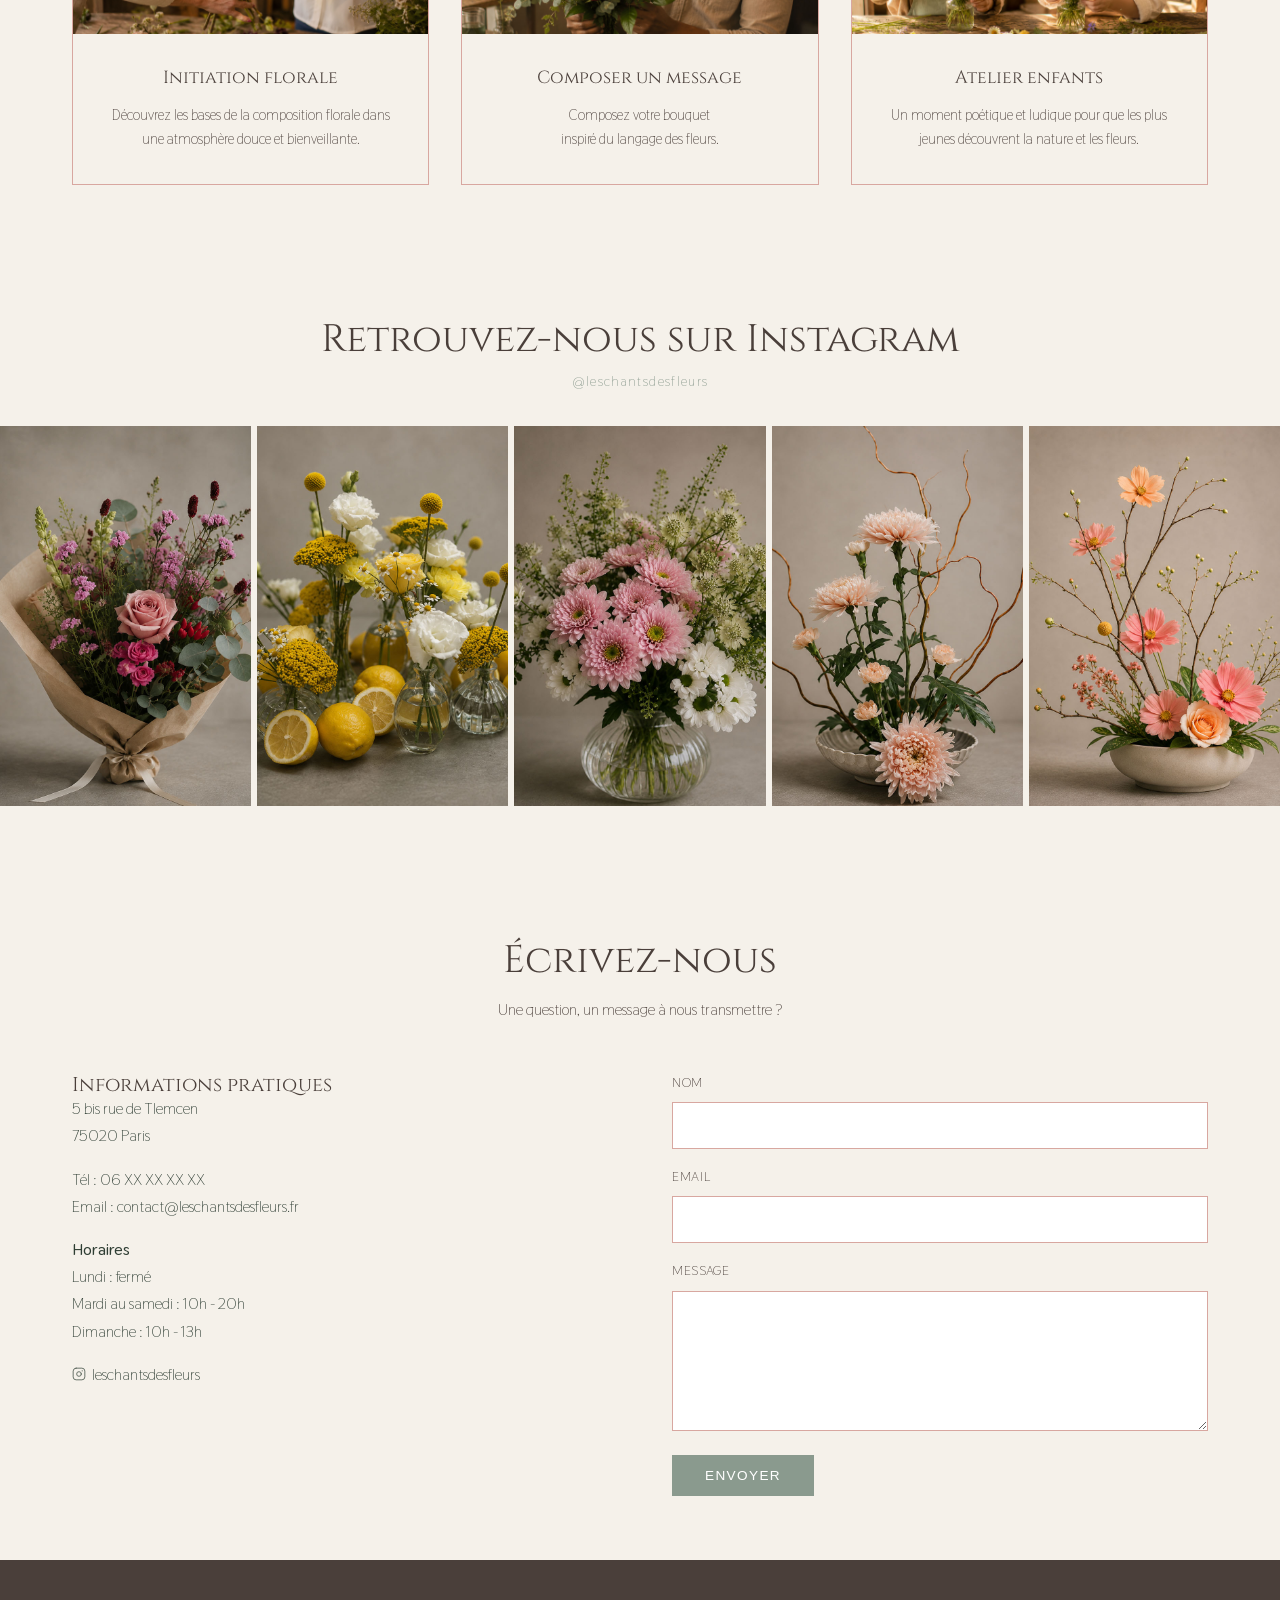
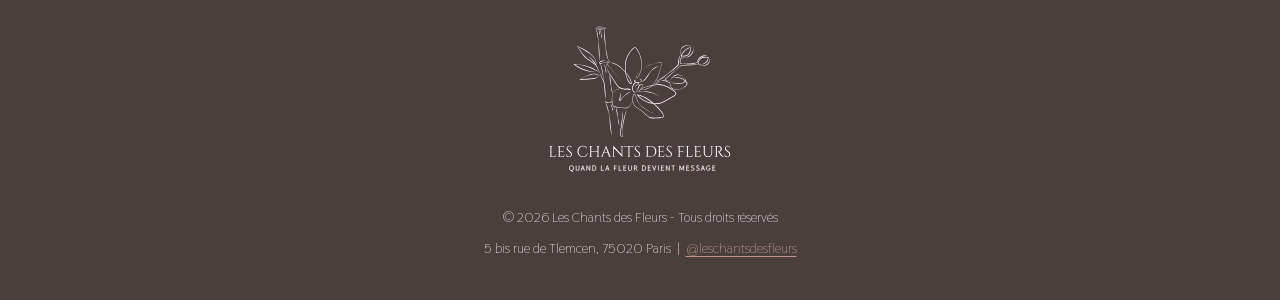
==== commit 6b4319be: "Refonte photos + ajustements UI — session 24 juin 2026 - Photos mariage : 4 images ajoutées (Mariage" ====
--- a/index.html
+++ b/index.html
@@ -51,7 +51,7 @@
           <a href="pages/boutique.html" class="btn btn--outline">En savoir plus</a>
         </div>
         <div class="boutique__photo">
-          <img src="assets/images/produits/fondatrice2.png" alt="Magalita Bonhomme Nguyen, fondatrice des Chants des Fleurs" />
+          <img src="assets/images/produits/fondatrice2.jpg" alt="Magalita Bonhomme Nguyen, fondatrice des Chants des Fleurs" />
         </div>
       </div>
     </div>
@@ -68,7 +68,7 @@
       <div class="creations__grid">
         <a href="pages/nos-creations.html#bouquets" class="creation-thumb">
           <figure class="creation-thumb__figure">
-            <img src="assets/images/produits/Bouquet_LCDF_1ok.png" alt="Bouquets de saison" />
+            <img src="assets/images/produits/Bouquet_LCDF_1ok.jpg" alt="Bouquets de saison" />
           </figure>
           <div class="creation-thumb__label">
             <img src="assets/images/logo/logo-dessin.svg" alt="" class="creation-thumb__ornement" />
@@ -80,7 +80,7 @@
         </a>
         <a href="pages/nos-creations.html#personnalisees" class="creation-thumb">
           <figure class="creation-thumb__figure">
-            <img src="assets/images/produits/Bouquet_LCDF_2ok.png" alt="Créations personnalisées" />
+            <img src="assets/images/produits/Bouquet_LCDF_2ok.jpg" alt="Créations personnalisées" />
           </figure>
           <div class="creation-thumb__label">
             <img src="assets/images/logo/logo-dessin.svg" alt="" class="creation-thumb__ornement" />
@@ -92,7 +92,7 @@
         </a>
         <a href="pages/nos-creations.html#mariages" class="creation-thumb">
           <figure class="creation-thumb__figure">
-            <img src="assets/images/produits/Bouquet_LCDF_3ok.png" alt="Mariages & Cérémonies" />
+            <img src="assets/images/produits/Bouquet_LCDF_3ok.jpg" alt="Mariages & Cérémonies" />
           </figure>
           <div class="creation-thumb__label">
             <img src="assets/images/logo/logo-dessin.svg" alt="" class="creation-thumb__ornement" />
@@ -104,7 +104,7 @@
         </a>
         <a href="pages/nos-creations.html#mini" class="creation-thumb">
           <figure class="creation-thumb__figure">
-            <img src="assets/images/produits/Bouquet_LCDF_4ok.png" alt="Mini compositions" />
+            <img src="assets/images/produits/Bouquet_LCDF_4ok.jpg" alt="Mini compositions" />
           </figure>
           <div class="creation-thumb__label">
             <img src="assets/images/logo/logo-dessin.svg" alt="" class="creation-thumb__ornement" />
@@ -128,21 +128,21 @@
       <div class="grid grid--3">
         <a href="pages/ateliers.html#initiation" class="atelier-card">
           <div class="atelier-card__image atelier-card__image--large">
-            <img src="assets/images/produits/Atelier_initiation.png" alt="Initiation florale" />
+            <img src="assets/images/produits/Atelier_initiation.jpg" alt="Initiation florale" />
           </div>
           <h3>Initiation florale</h3>
           <p>Découvrez les bases de la composition florale dans une atmosphère douce et bienveillante.</p>
         </a>
         <a href="pages/ateliers.html#message" class="atelier-card">
           <div class="atelier-card__image atelier-card__image--serree">
-            <img src="assets/images/produits/Atelier_message.png" alt="Composer un message" />
+            <img src="assets/images/produits/Atelier_message.jpg" alt="Composer un message" />
           </div>
           <h3>Composer un message</h3>
           <p>Composez votre bouquet<br>inspiré du langage des fleurs.</p>
         </a>
         <a href="pages/ateliers.html#enfants" class="atelier-card">
           <div class="atelier-card__image atelier-card__image--decentree">
-            <img src="assets/images/produits/Atelier_enfants.png" alt="Atelier enfants" />
+            <img src="assets/images/produits/Atelier_enfants.jpg" alt="Atelier enfants" />
           </div>
           <h3>Atelier enfants</h3>
           <p>Un moment poétique et ludique pour que les plus jeunes découvrent la nature et les fleurs.</p>
@@ -159,19 +159,19 @@
     </div>
     <div class="instagram__wall">
       <div class="instagram__post">
-        <img src="assets/images/produits/Bouquet_LCDF_1ok.png" alt="" />
-      </div>
-      <div class="instagram__post">
-        <img src="assets/images/produits/Bouquet_LCDF_2ok.png" alt="" />
-      </div>
-      <div class="instagram__post">
-        <img src="assets/images/produits/Bouquet_LCDF_3ok.png" alt="" />
-      </div>
-      <div class="instagram__post">
-        <img src="assets/images/produits/Bouquet_LCDF_4ok.png" alt="" />
-      </div>
-      <div class="instagram__post">
-        <img src="assets/images/produits/Bouquet_LCDF_5ok.png" alt="" />
+        <img src="assets/images/produits/Bouquet_LCDF_1ok.jpg" alt="" />
+      </div>
+      <div class="instagram__post">
+        <img src="assets/images/produits/Bouquet_LCDF_2ok.jpg" alt="" />
+      </div>
+      <div class="instagram__post">
+        <img src="assets/images/produits/Bouquet_LCDF_3ok.jpg" alt="" />
+      </div>
+      <div class="instagram__post">
+        <img src="assets/images/produits/Bouquet_LCDF_4ok.jpg" alt="" />
+      </div>
+      <div class="instagram__post">
+        <img src="assets/images/produits/Bouquet_LCDF_5ok.jpg" alt="" />
       </div>
     </div>
   </section>
--- a/assets/css/style.css
+++ b/assets/css/style.css
@@ -184,7 +184,7 @@
    Hero
    ================================================ */
 .hero {
-  height: 100vh;
+  height: 75vh;
   display: flex;
   align-items: center;
   justify-content: center;
@@ -293,7 +293,7 @@
 .boutique__ornement {
   height: 64px;
   width: auto;
-  opacity: 0.35;
+  opacity: 1;
   margin-bottom: var(--spacing-m);
   display: block;
 }
@@ -416,7 +416,7 @@
 .creation-thumb__ornement {
   height: 56px;
   width: auto;
-  opacity: 0.65;
+  opacity: 1;
   flex-shrink: 0;
 }
 
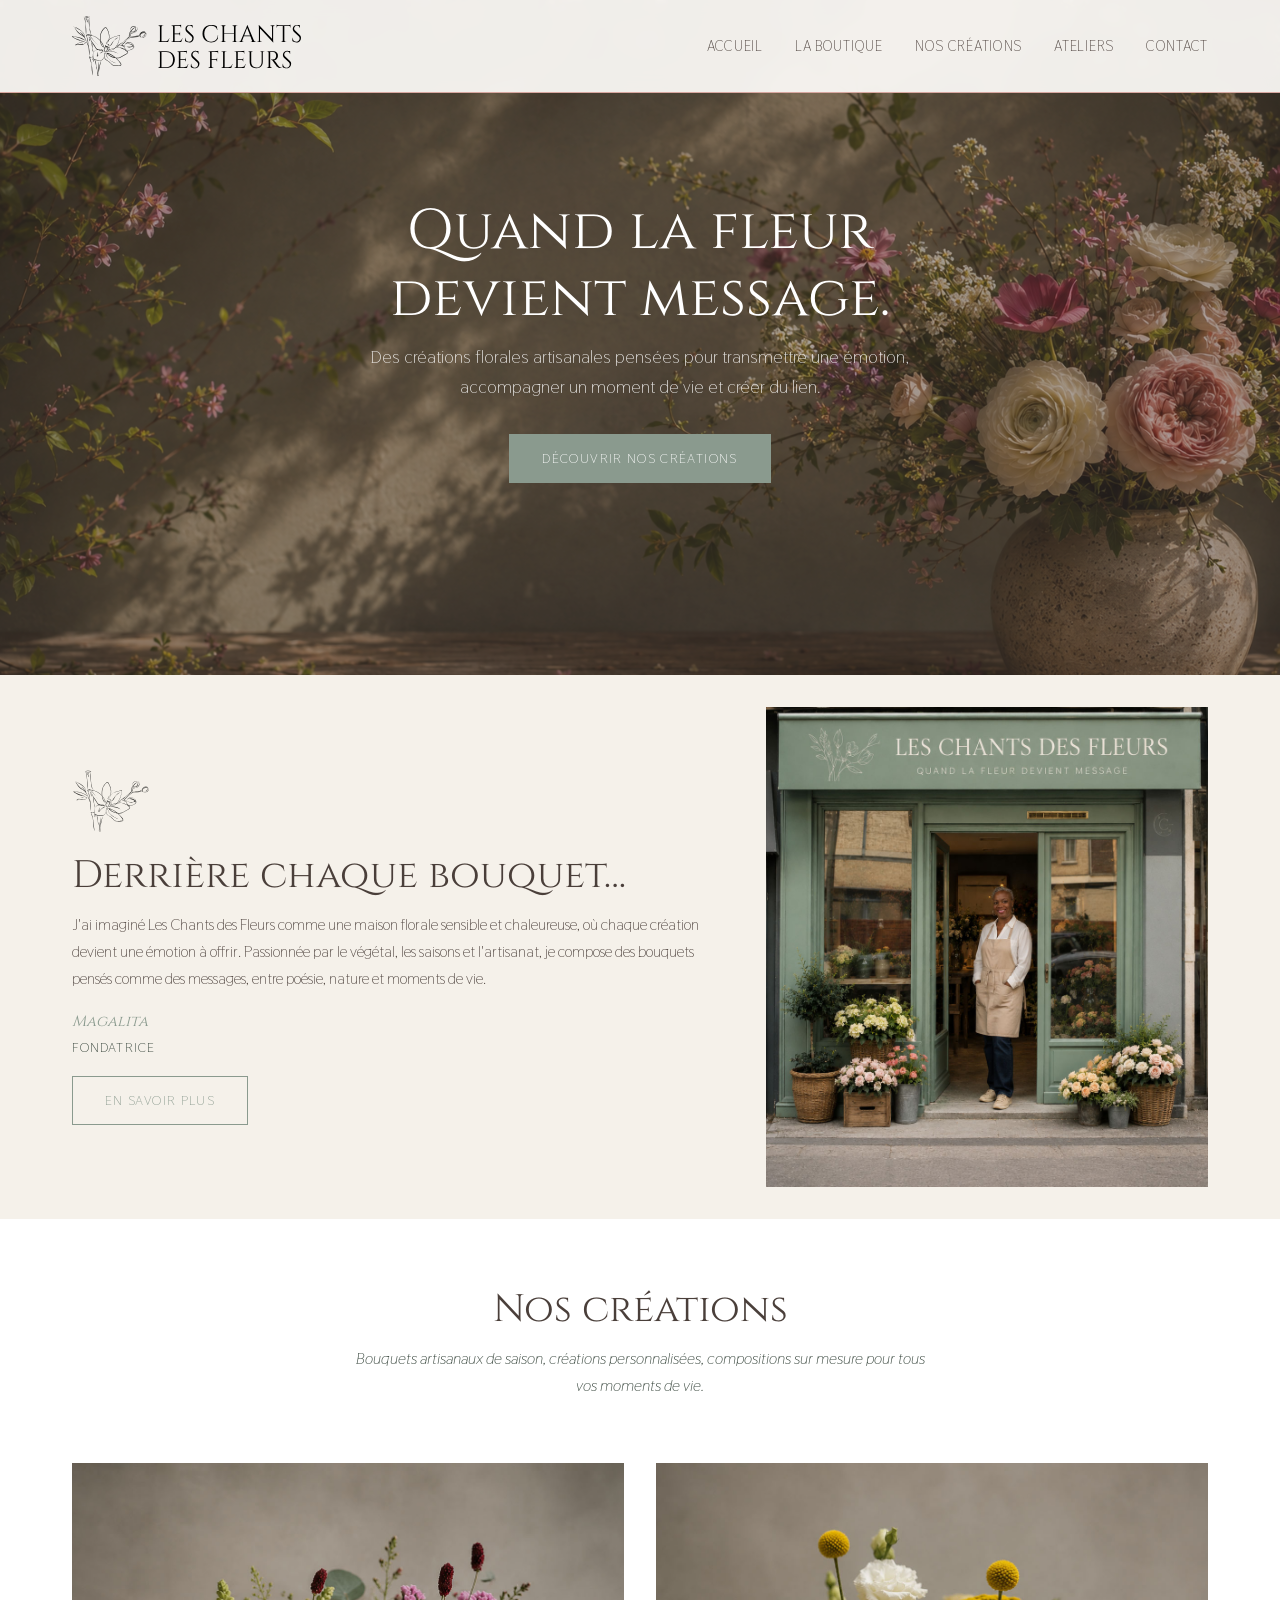
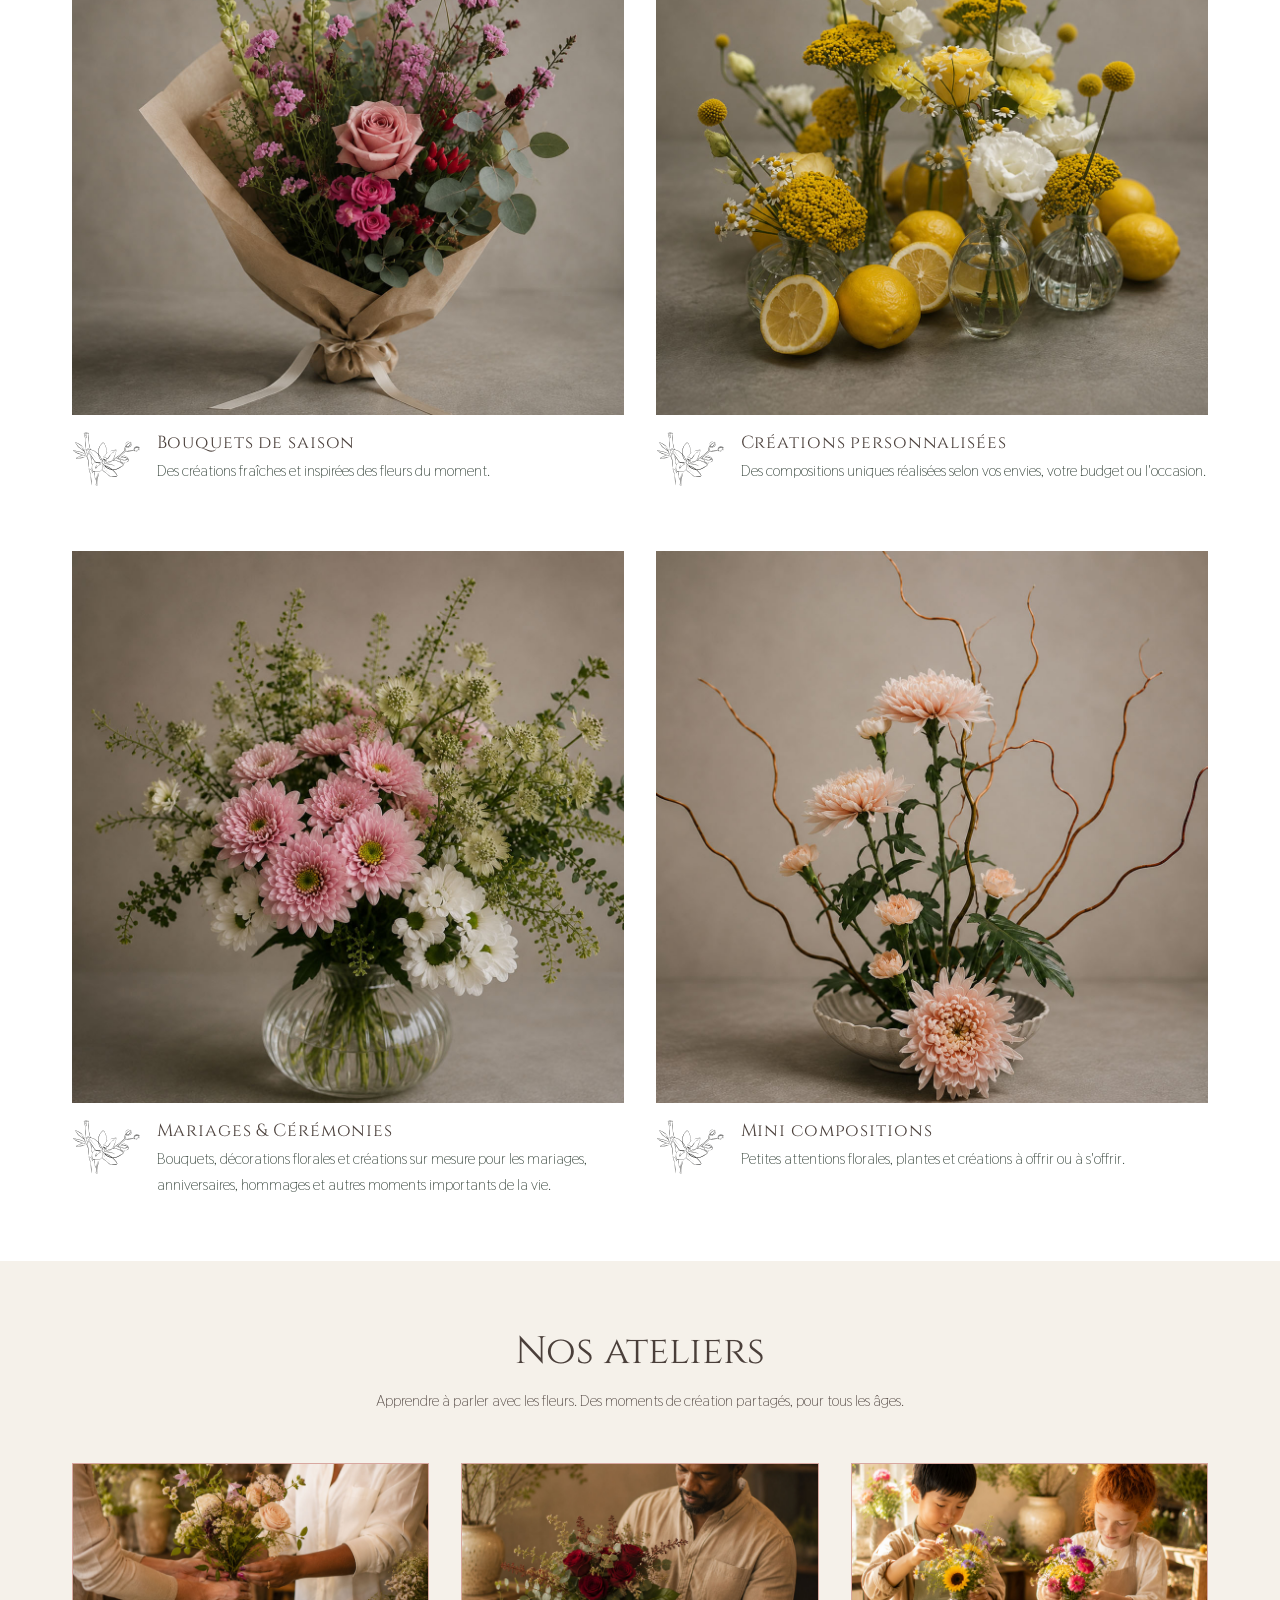
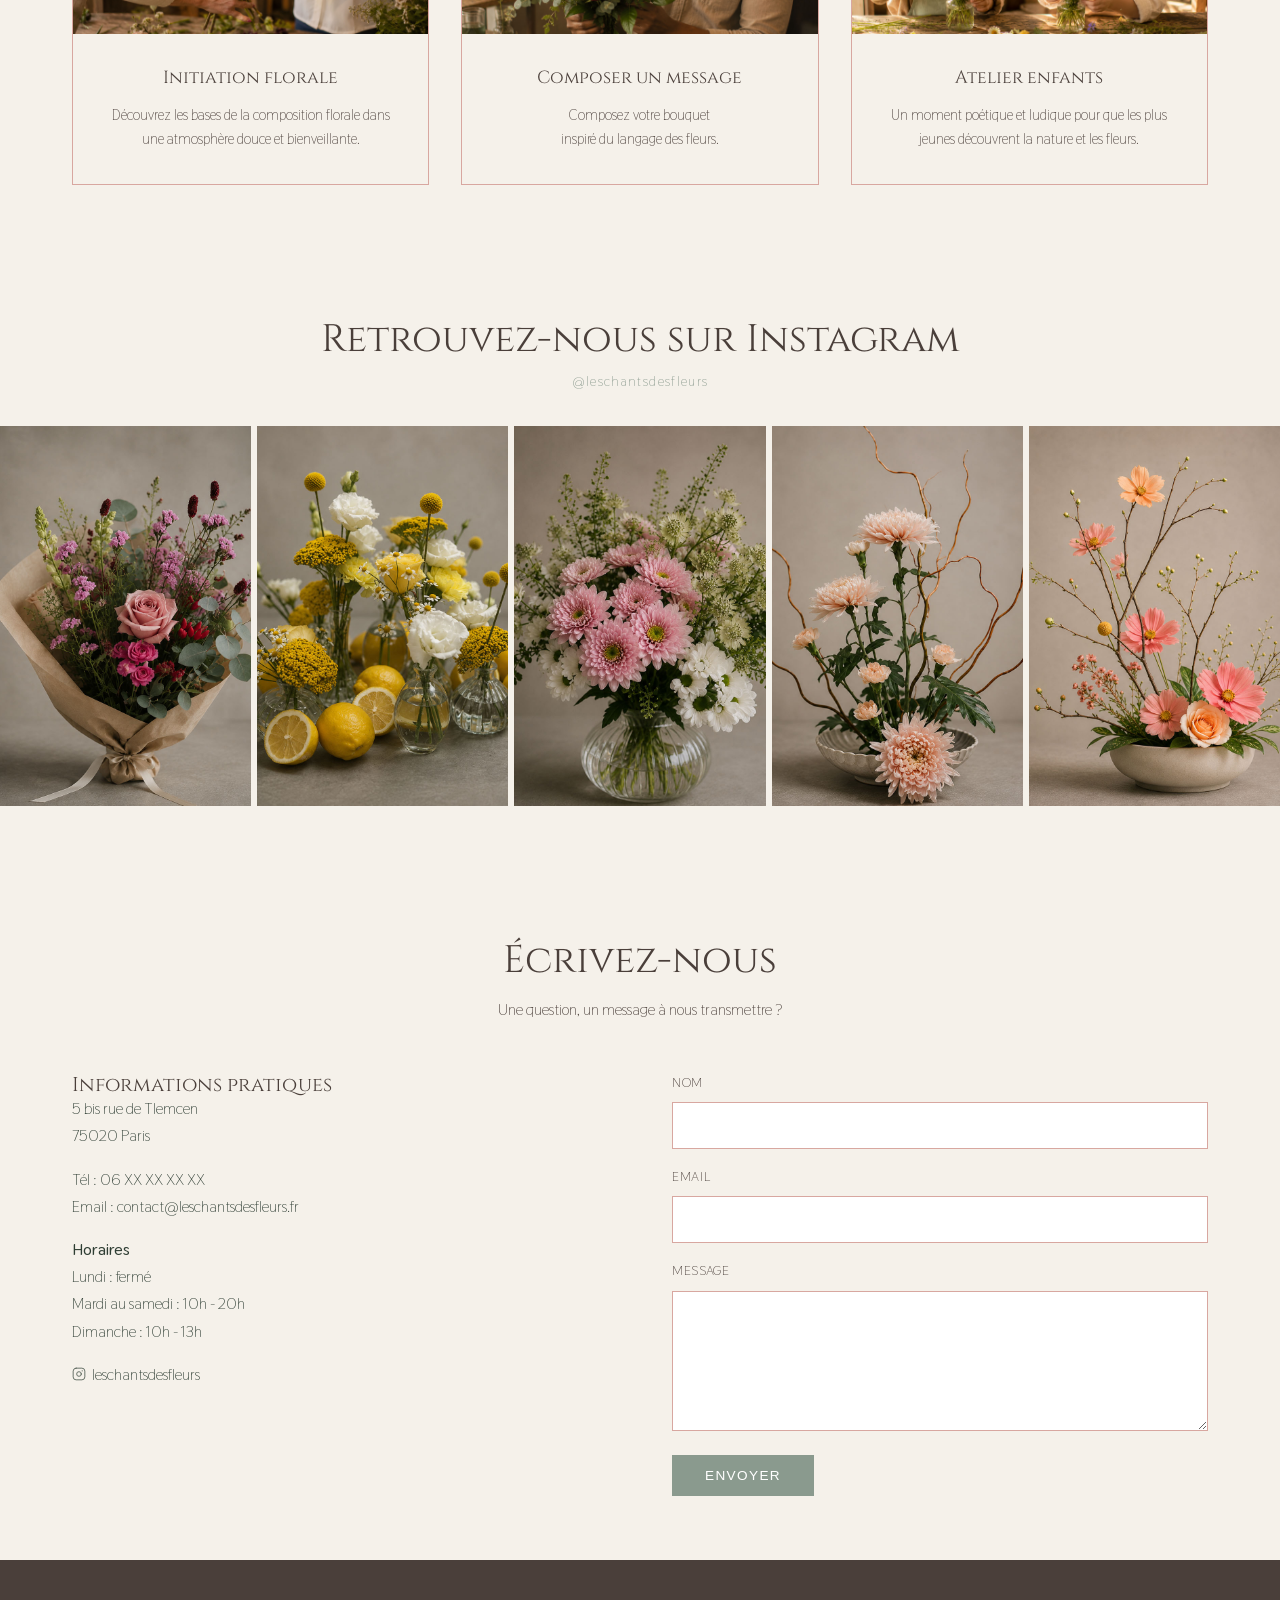
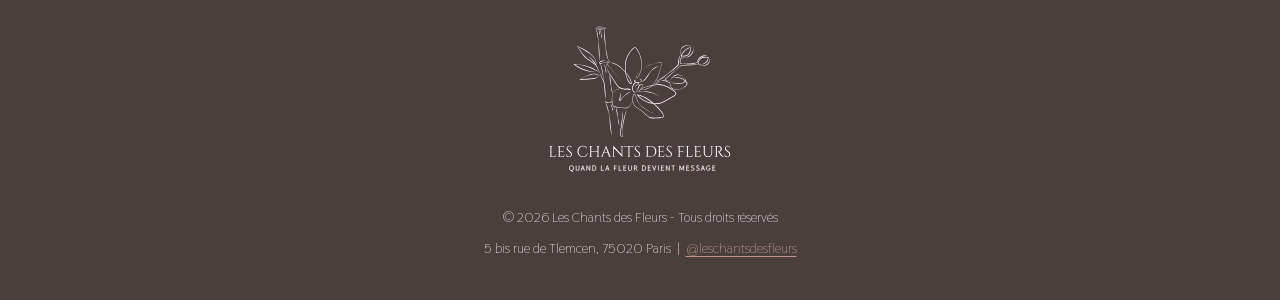
==== commit 09a421ac: "Nav home : Nos créations pointe vers la page dédiée + texte intro sur 1 ligne Co-Authored-By: Claude" ====
--- a/index.html
+++ b/index.html
@@ -23,7 +23,7 @@
       <ul class="nav__links">
         <li><a href="#accueil">Accueil</a></li>
         <li><a href="#boutique">La boutique</a></li>
-        <li><a href="#creations">Nos créations</a></li>
+        <li><a href="pages/nos-creations.html">Nos créations</a></li>
         <li><a href="pages/ateliers.html">Ateliers</a></li>
         <li><a href="#contact">Contact</a></li>
       </ul>
@@ -62,7 +62,7 @@
     <div class="container">
       <div class="creations__header">
         <h2>Nos créations</h2>
-        <p class="creations__intro">Bouquets artisanaux de saison, créations personnalisées,<br>compositions sur mesure pour tous vos moments de vie.</p>
+        <p class="creations__intro">Bouquets artisanaux de saison, créations personnalisées, compositions sur mesure pour tous vos moments de vie.</p>
       </div>
 
       <div class="creations__grid">
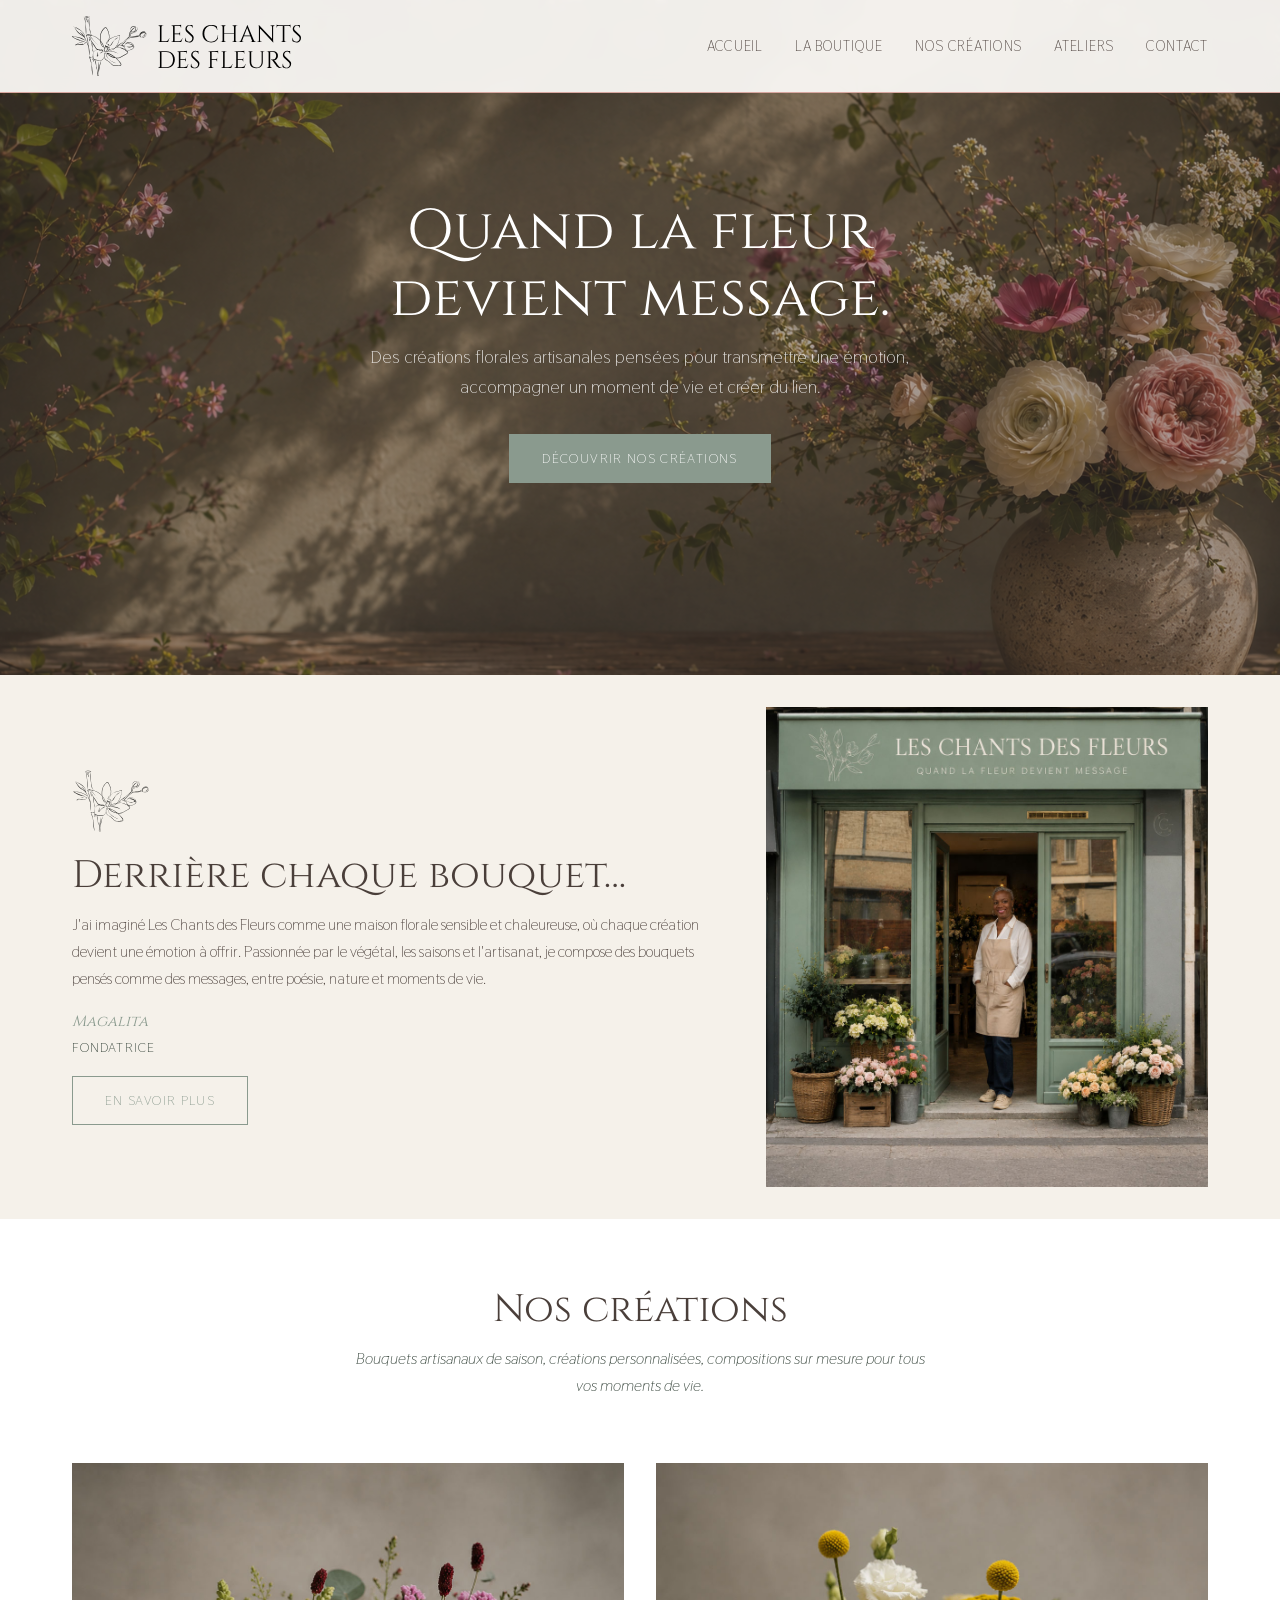
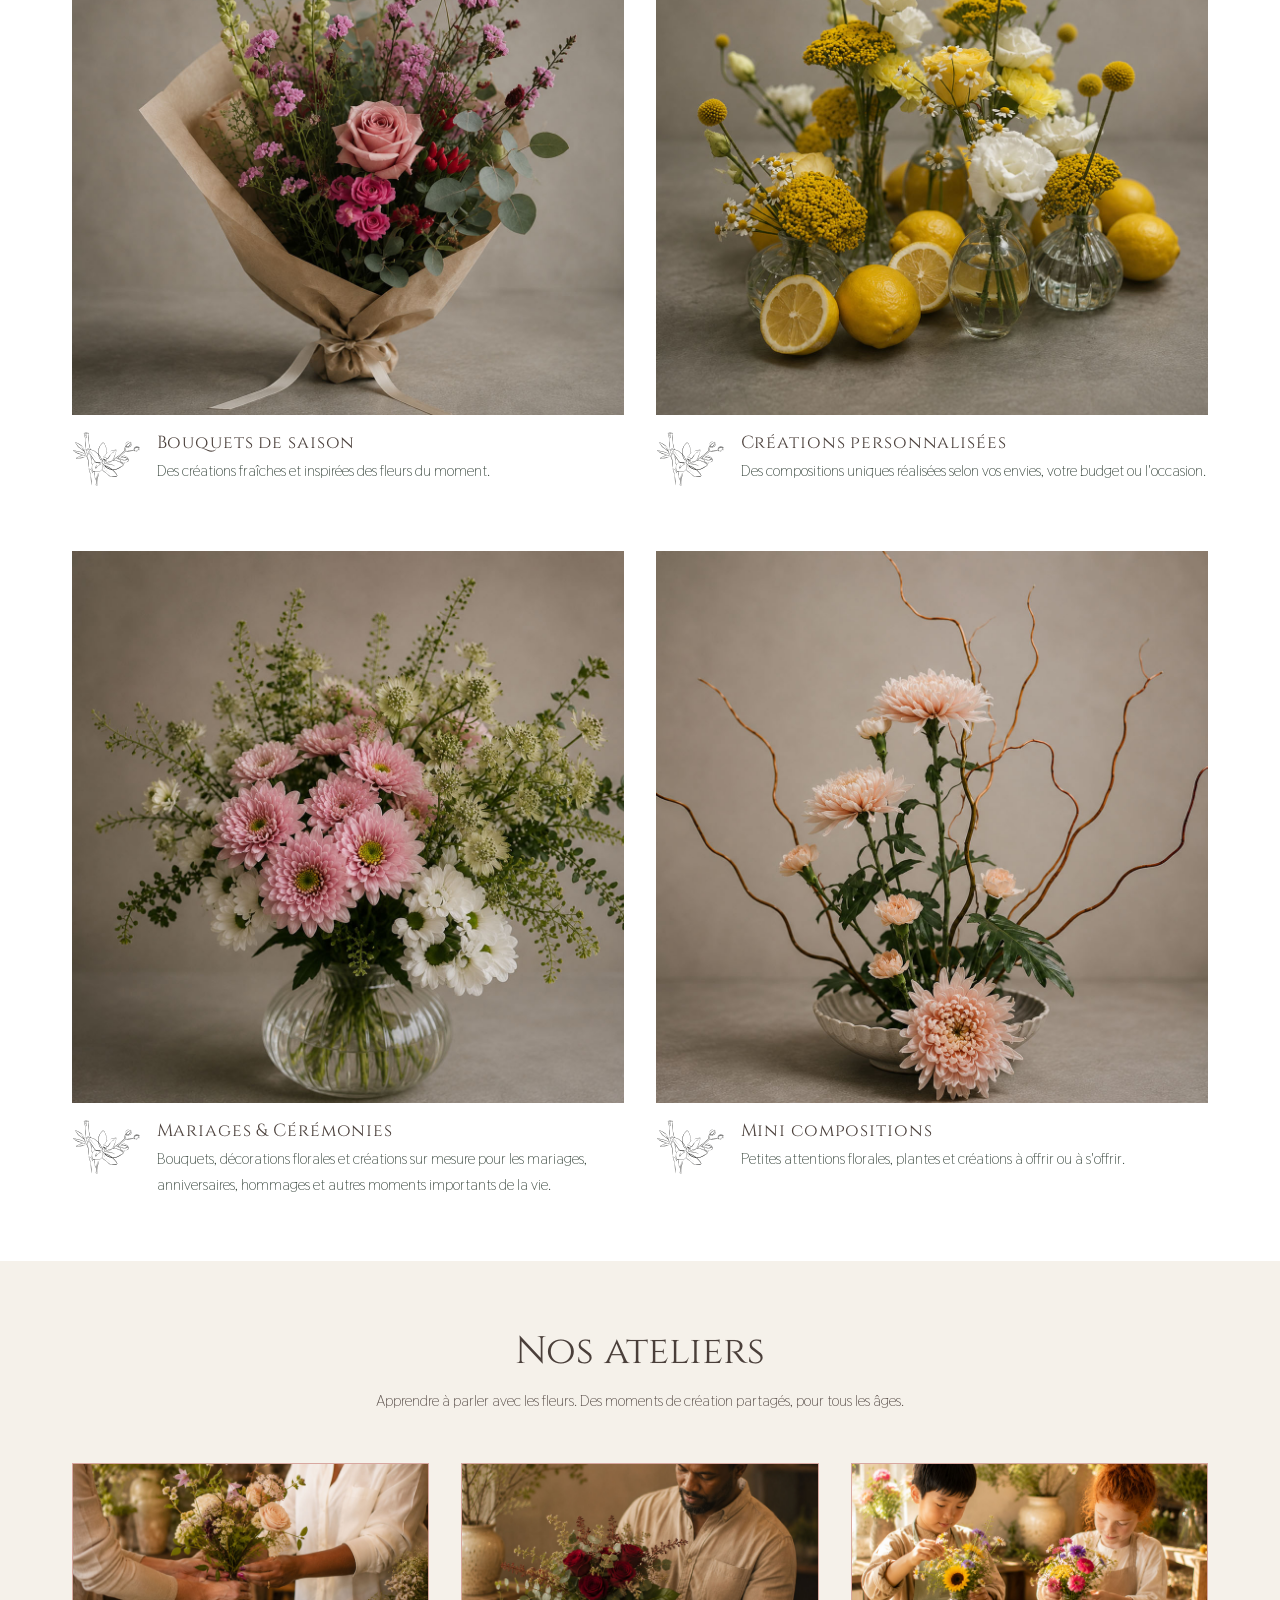
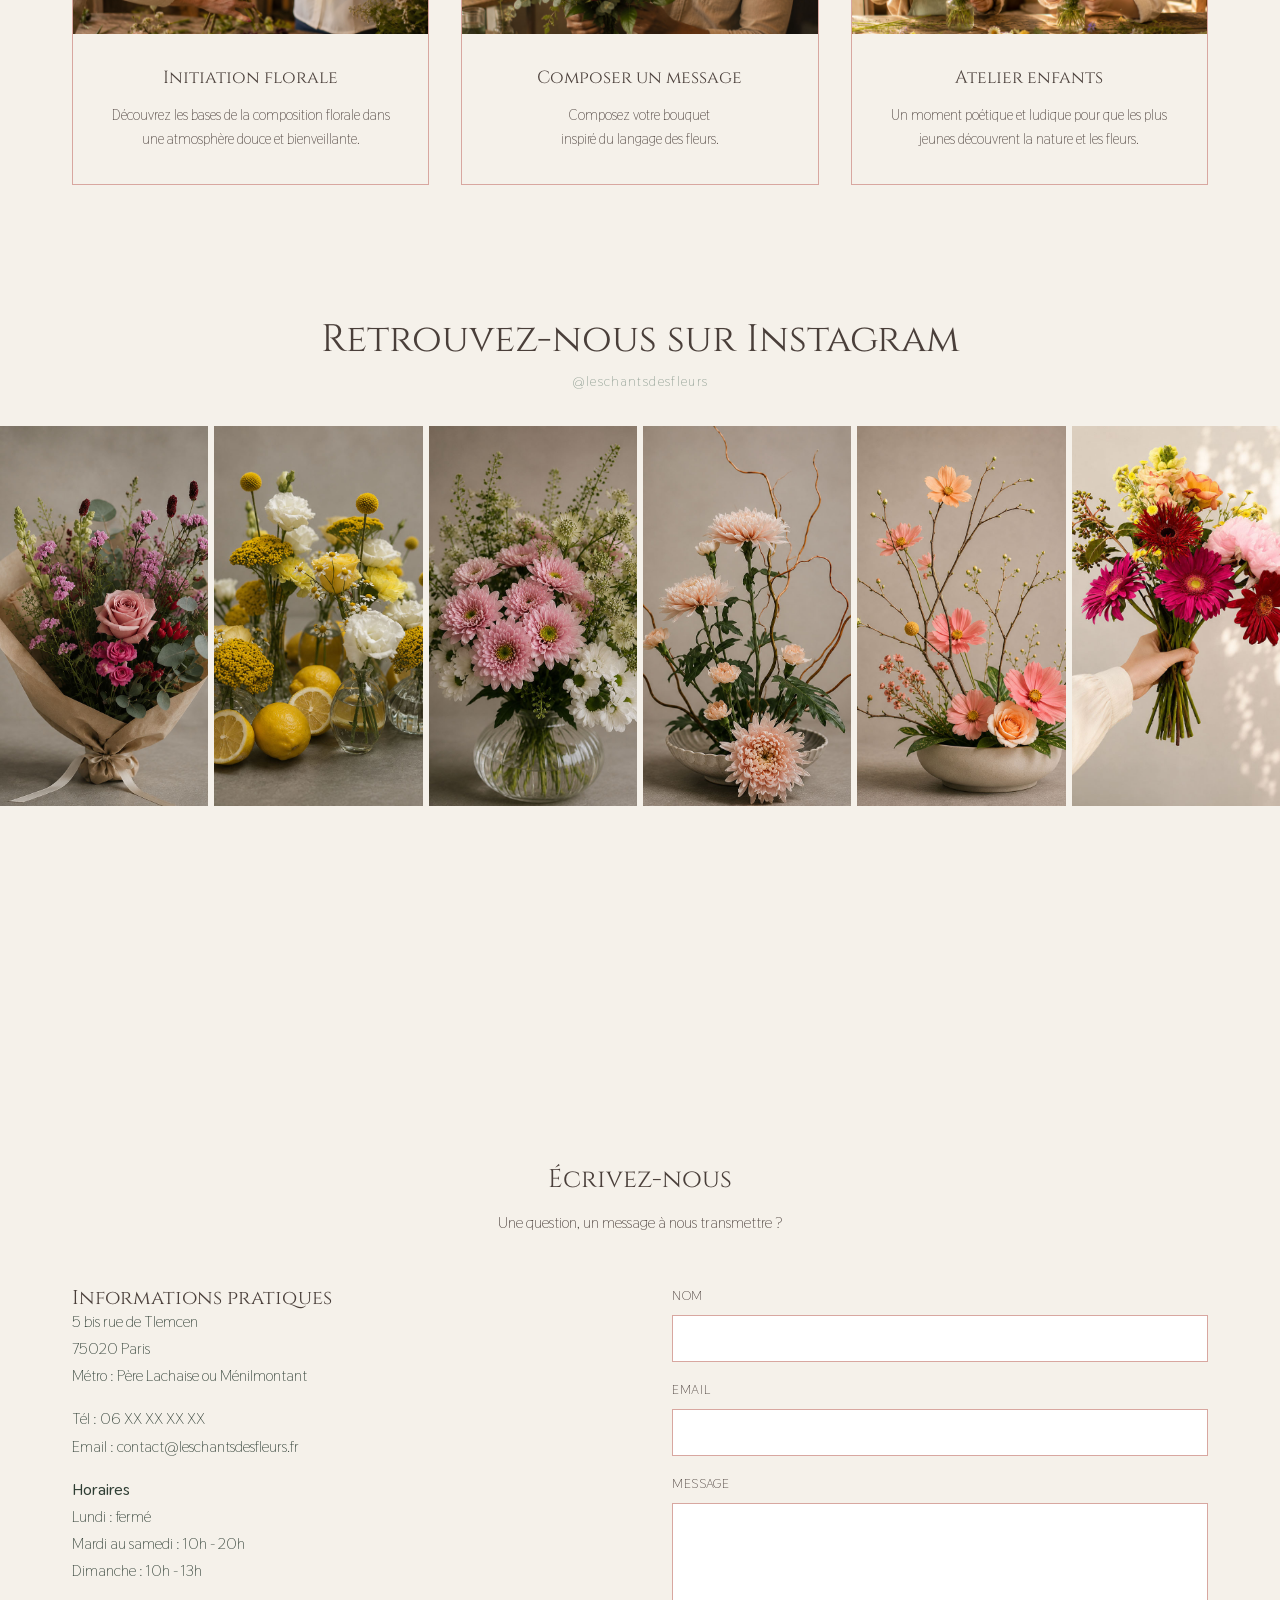
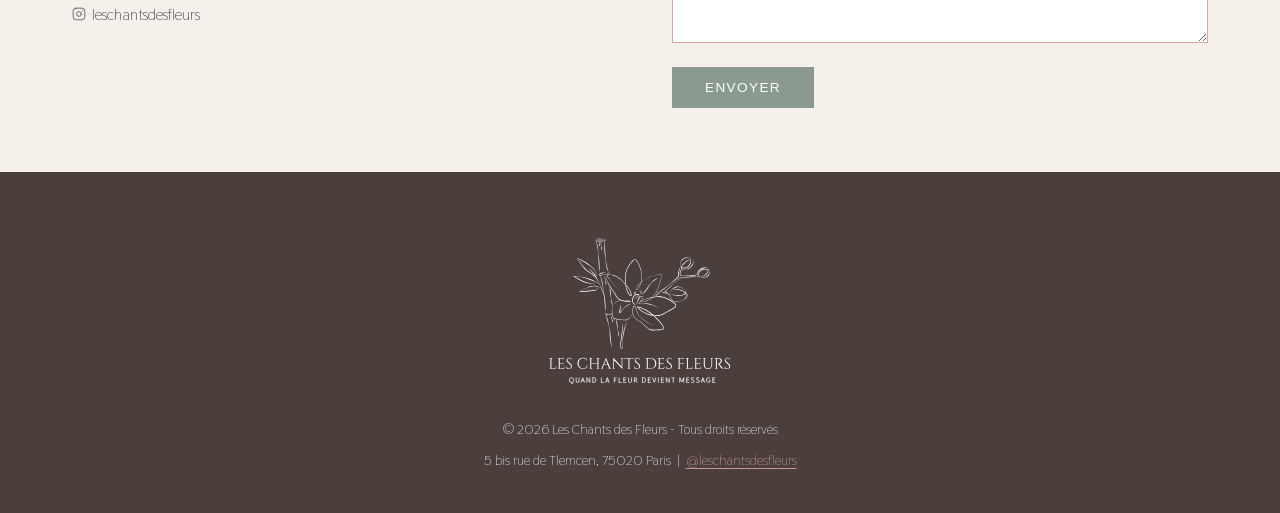
==== commit cded07e5: "Photos complètes, carte Google Maps, corrections responsive mobile - Intégration toutes les photos m" ====
--- a/index.html
+++ b/index.html
@@ -173,7 +173,24 @@
       <div class="instagram__post">
         <img src="assets/images/produits/Bouquet_LCDF_5ok.jpg" alt="" />
       </div>
-    </div>
+      <div class="instagram__post">
+        <img src="assets/images/produits/Douceur du matin.jpg" alt="" />
+      </div>
+    </div>
+  </section>
+
+  <!-- Plan -->
+  <section class="section--map">
+    <iframe
+      src="https://www.google.com/maps/embed?pb=!1m18!1m12!1m3!1d1800!2d2.3958!3d48.8648!2m3!1f0!2f0!3f0!3m2!1i1024!2i768!4f13.1!3m3!1m2!1s0x47e66e3c3c3c3c3c%3A0x0!2s5+bis+Rue+de+Tlemcen%2C+75020+Paris!5e0!3m2!1sfr!2sfr!4v1"
+      width="100%"
+      height="260"
+      style="border:0; display:block;"
+      allowfullscreen=""
+      loading="lazy"
+      referrerpolicy="no-referrer-when-downgrade"
+      title="Les Chants des Fleurs — 5 bis rue de Tlemcen, 75020 Paris">
+    </iframe>
   </section>
 
   <!-- Contact -->
@@ -189,7 +206,8 @@
           <h3>Informations pratiques</h3>
           <p>
             5 bis rue de Tlemcen<br />
-            75020 Paris
+            75020 Paris<br />
+            Métro : Père Lachaise ou Ménilmontant
           </p>
           <p>
             Tél : 06 XX XX XX XX<br />
--- a/assets/css/style.css
+++ b/assets/css/style.css
@@ -553,8 +553,22 @@
 }
 
 /* ================================================
+   Plan Google Maps
+   ================================================ */
+.section--map {
+  padding: 0;
+}
+
+/* ================================================
    Contact
    ================================================ */
+#contact {
+  padding-top: var(--spacing-l);
+}
+
+#contact .intro h2 {
+  font-size: clamp(1.1rem, 2.5vw, 1.6rem);
+}
 .contact__grid {
   display: grid;
   grid-template-columns: 1fr 1fr;
@@ -655,6 +669,10 @@
     display: none;
   }
 
+  .nav__inner {
+    justify-content: center;
+  }
+
   .boutique__grid {
     grid-template-columns: 1fr;
   }
@@ -668,7 +686,25 @@
   }
 
   .instagram__wall {
-    height: 220px;
+    display: grid;
+    grid-template-columns: repeat(3, 1fr);
+    height: auto;
+  }
+
+  .instagram__post {
+    height: 130px;
+  }
+
+  .section--map {
+    padding: 0;
+  }
+
+  #contact {
+    padding-top: var(--spacing-l);
+  }
+
+  #contact .intro h2 {
+    font-size: 1.4rem;
   }
 
   .contact__grid {
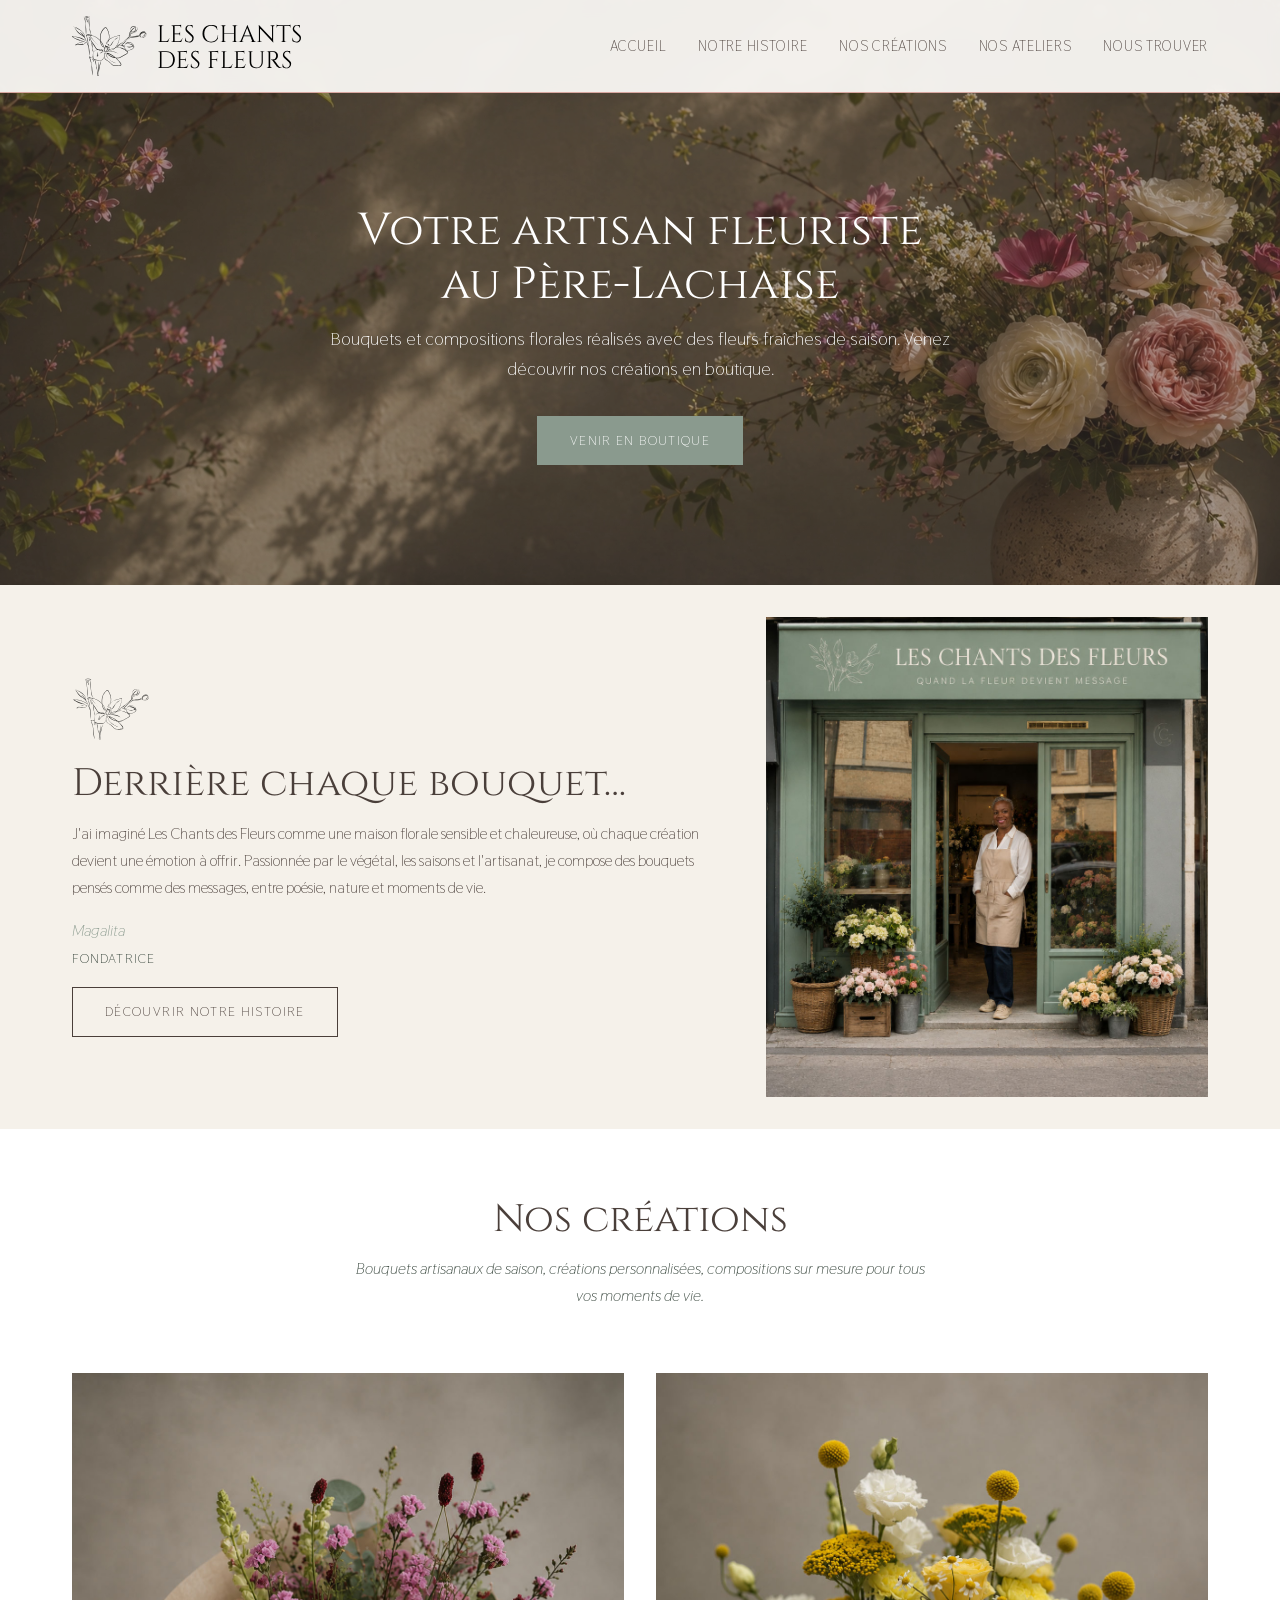
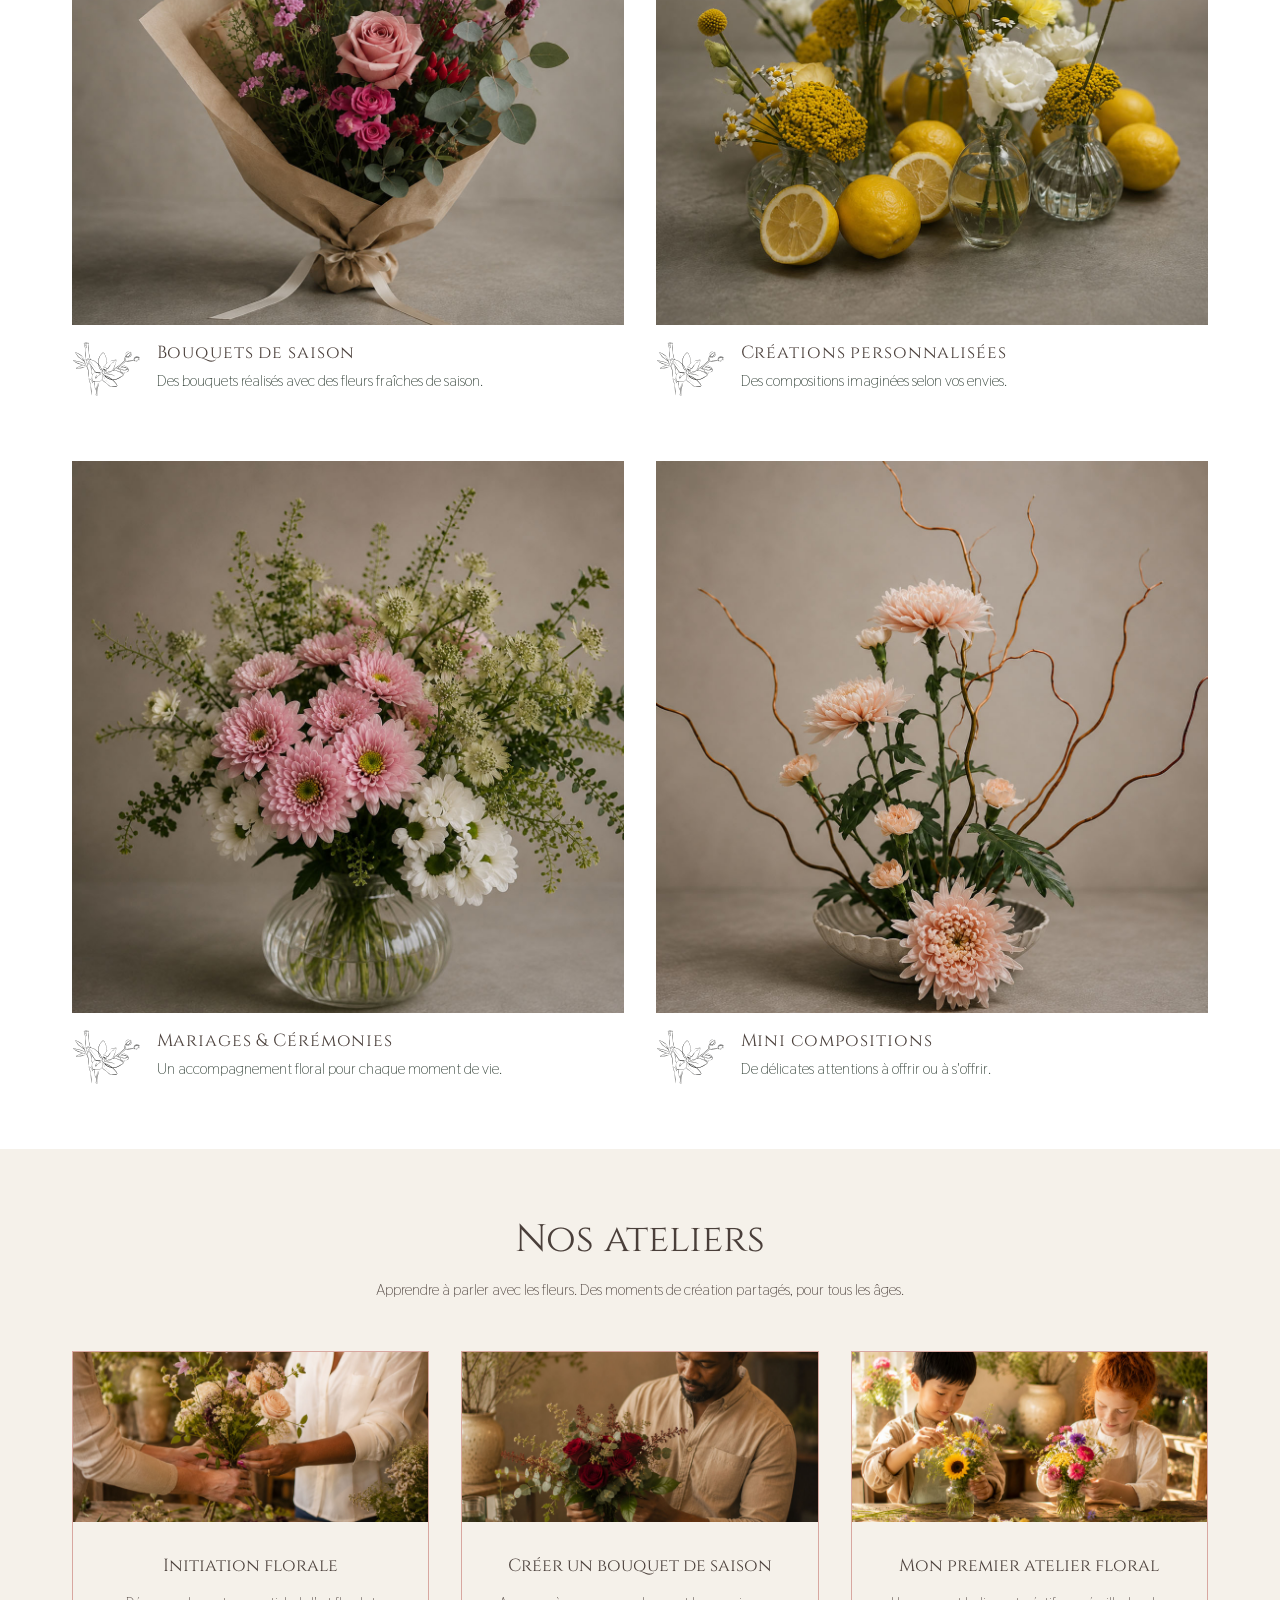
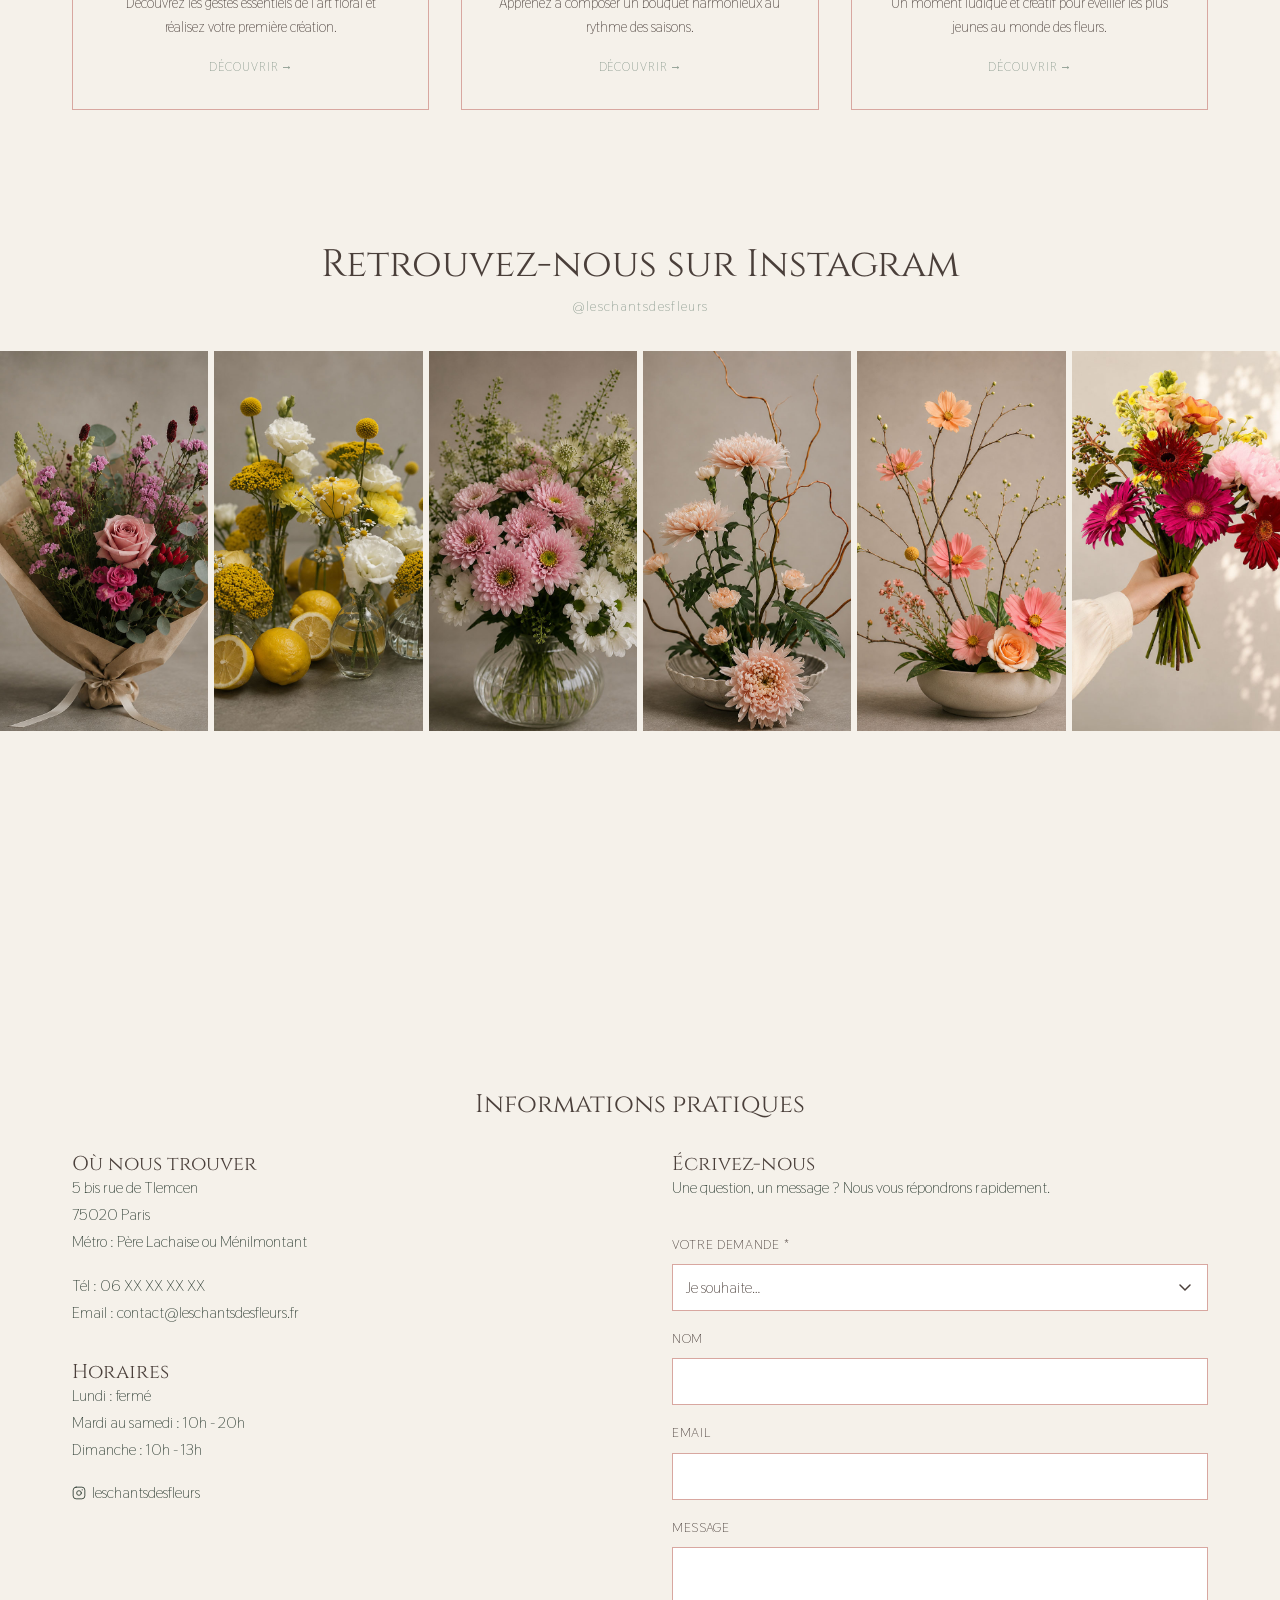
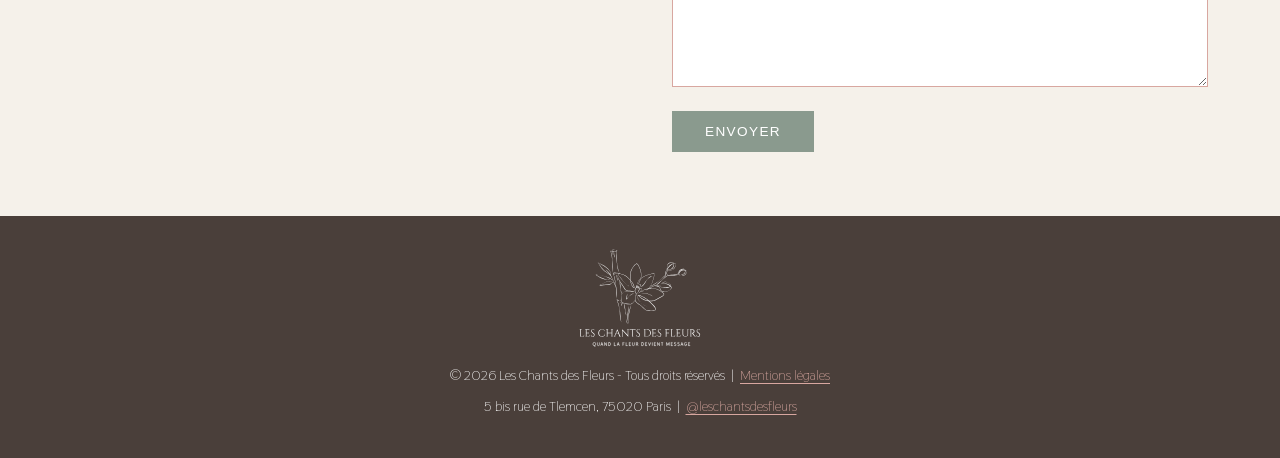
==== commit 9280a86d: "Refonte complete UI/UX, SEO et correctifs - SEO : schema.org, Open Graph, titres enrichis, sitemap, " ====
--- a/index.html
+++ b/index.html
@@ -3,11 +3,61 @@
 <head>
   <meta charset="UTF-8" />
   <meta name="viewport" content="width=device-width, initial-scale=1.0" />
-  <meta name="description" content="Les Chants des Fleurs - Fleuriste artisanale à Paris 20e. Créations florales personnalisées, ateliers, mariages et événements." />
-  <title>Les Chants des Fleurs</title>
+  <meta name="description" content="Fleuriste artisanale au Père-Lachaise, Paris 20e. Bouquets et compositions de fleurs fraîches de saison, créations personnalisées, ateliers floraux." />
+  <title>Les Chants des Fleurs — Fleuriste artisanale Paris 20e, Père-Lachaise</title>
+
+  <!-- Open Graph -->
+  <meta property="og:type" content="website" />
+  <meta property="og:site_name" content="Les Chants des Fleurs" />
+  <meta property="og:locale" content="fr_FR" />
+  <meta property="og:title" content="Les Chants des Fleurs — Fleuriste artisanale Paris 20e" />
+  <meta property="og:description" content="Fleuriste artisanale au Père-Lachaise, Paris 20e. Bouquets et compositions de fleurs fraîches de saison, créations personnalisées, ateliers floraux." />
+  <meta property="og:url" content="https://leschantsdesfleurs.fr/" />
+  <meta property="og:image" content="https://leschantsdesfleurs.fr/assets/images/hero/hero2.jpg" />
+
+  <!-- Schema.org LocalBusiness -->
+  <script type="application/ld+json">
+  {
+    "@context": "https://schema.org",
+    "@type": "Florist",
+    "name": "Les Chants des Fleurs",
+    "description": "Fleuriste artisanale au Père-Lachaise, Paris 20e. Bouquets et compositions florales de saison, créations personnalisées, ateliers floraux.",
+    "url": "https://leschantsdesfleurs.fr",
+    "address": {
+      "@type": "PostalAddress",
+      "streetAddress": "5 bis rue de Tlemcen",
+      "addressLocality": "Paris",
+      "postalCode": "75020",
+      "addressCountry": "FR"
+    },
+    "geo": {
+      "@type": "GeoCoordinates",
+      "latitude": 48.8665,
+      "longitude": 2.3873
+    },
+    "openingHoursSpecification": [
+      {
+        "@type": "OpeningHoursSpecification",
+        "dayOfWeek": ["Tuesday", "Wednesday", "Thursday", "Friday", "Saturday"],
+        "opens": "10:00",
+        "closes": "20:00"
+      },
+      {
+        "@type": "OpeningHoursSpecification",
+        "dayOfWeek": ["Sunday"],
+        "opens": "10:00",
+        "closes": "13:00"
+      }
+    ],
+    "priceRange": "€€",
+    "image": "https://leschantsdesfleurs.fr/assets/images/hero/hero2.jpg",
+    "sameAs": ["https://www.instagram.com/leschantsdesfleurs"]
+  }
+  </script>
 
   <!-- Favicon -->
   <link rel="icon" type="image/svg+xml" href="assets/images/logo/logo-dessin.svg" />
+  <link rel="icon" type="image/png" sizes="32x32" href="assets/images/logo/favicon-32x32.png" />
 
   <!-- Polices chargées en local via assets/css/style.css -->
   <link rel="stylesheet" href="assets/css/style.css" />
@@ -20,12 +70,15 @@
       <a href="index.html" class="nav__logo">
         <img src="assets/images/logo/logo-header.svg" alt="Les Chants des Fleurs" class="nav__logo-img" />
       </a>
+      <button class="nav__burger" aria-label="Menu" aria-expanded="false">
+        <span></span><span></span><span></span>
+      </button>
       <ul class="nav__links">
-        <li><a href="#accueil">Accueil</a></li>
-        <li><a href="#boutique">La boutique</a></li>
+        <li><a href="index.html">Accueil</a></li>
+        <li><a href="pages/boutique.html">Notre histoire</a></li>
         <li><a href="pages/nos-creations.html">Nos créations</a></li>
-        <li><a href="pages/ateliers.html">Ateliers</a></li>
-        <li><a href="#contact">Contact</a></li>
+        <li><a href="pages/ateliers.html">Nos ateliers</a></li>
+        <li><a href="#plan">Nous trouver</a></li>
       </ul>
     </div>
   </nav>
@@ -33,9 +86,9 @@
   <!-- Hero -->
   <section id="accueil" class="hero">
     <div class="hero__content">
-      <h1 class="hero__title">Quand la fleur devient message.</h1>
-      <p class="hero__subtitle">Des créations florales artisanales pensées pour transmettre une émotion,<br>accompagner un moment de vie et créer du lien.</p>
-      <a href="#creations" class="btn btn--primary">Découvrir nos créations</a>
+      <h1 class="hero__title">Votre artisan fleuriste<br>au Père-Lachaise</h1>
+      <p class="hero__subtitle">Bouquets et compositions florales réalisés avec des fleurs fraîches de saison. Venez découvrir nos créations en boutique.</p>
+      <a href="#plan" class="btn btn--primary">Venir en boutique</a>
     </div>
   </section>
 
@@ -47,11 +100,11 @@
           <img src="assets/images/logo/logo-dessin.svg" alt="" class="boutique__ornement" />
           <h2>Derrière chaque bouquet…</h2>
           <p>J'ai imaginé Les Chants des Fleurs comme une maison florale sensible et chaleureuse, où chaque création devient une émotion à offrir. Passionnée par le végétal, les saisons et l'artisanat, je compose des bouquets pensés comme des messages, entre poésie, nature et moments de vie.</p>
-          <p class="boutique__signature">Magalita<br /><span>Fondatrice</span></p>
-          <a href="pages/boutique.html" class="btn btn--outline">En savoir plus</a>
+          <p class="boutique__signature boutique__signature--body">Magalita<br /><span>Fondatrice</span></p>
+          <a href="pages/boutique.html" class="btn btn--outline">Découvrir notre histoire</a>
         </div>
         <div class="boutique__photo">
-          <img src="assets/images/produits/fondatrice2.jpg" alt="Magalita Bonhomme Nguyen, fondatrice des Chants des Fleurs" />
+          <img loading="lazy" src="assets/images/produits/fondatrice2.jpg" alt="Magalita Bonhomme Nguyen, fondatrice des Chants des Fleurs" />
         </div>
       </div>
     </div>
@@ -68,49 +121,49 @@
       <div class="creations__grid">
         <a href="pages/nos-creations.html#bouquets" class="creation-thumb">
           <figure class="creation-thumb__figure">
-            <img src="assets/images/produits/Bouquet_LCDF_1ok.jpg" alt="Bouquets de saison" />
+            <img loading="lazy" src="assets/images/produits/Bouquet_LCDF_1ok.jpg" alt="Bouquets de saison" />
           </figure>
           <div class="creation-thumb__label">
             <img src="assets/images/logo/logo-dessin.svg" alt="" class="creation-thumb__ornement" />
             <div class="creation-thumb__text">
               <h3>Bouquets de saison</h3>
-              <p class="creation-thumb__desc">Des créations fraîches et inspirées des fleurs du moment.</p>
+              <p class="creation-thumb__desc">Des bouquets réalisés avec des fleurs fraîches de saison.</p>
             </div>
           </div>
         </a>
         <a href="pages/nos-creations.html#personnalisees" class="creation-thumb">
           <figure class="creation-thumb__figure">
-            <img src="assets/images/produits/Bouquet_LCDF_2ok.jpg" alt="Créations personnalisées" />
+            <img loading="lazy" src="assets/images/produits/Bouquet_LCDF_2ok.jpg" alt="Créations personnalisées" />
           </figure>
           <div class="creation-thumb__label">
             <img src="assets/images/logo/logo-dessin.svg" alt="" class="creation-thumb__ornement" />
             <div class="creation-thumb__text">
               <h3>Créations personnalisées</h3>
-              <p class="creation-thumb__desc">Des compositions uniques réalisées selon vos envies, votre budget ou l'occasion.</p>
+              <p class="creation-thumb__desc">Des compositions imaginées selon vos envies.</p>
             </div>
           </div>
         </a>
         <a href="pages/nos-creations.html#mariages" class="creation-thumb">
           <figure class="creation-thumb__figure">
-            <img src="assets/images/produits/Bouquet_LCDF_3ok.jpg" alt="Mariages & Cérémonies" />
+            <img loading="lazy" src="assets/images/produits/Bouquet_LCDF_3ok.jpg" alt="Mariages & Cérémonies" />
           </figure>
           <div class="creation-thumb__label">
             <img src="assets/images/logo/logo-dessin.svg" alt="" class="creation-thumb__ornement" />
             <div class="creation-thumb__text">
               <h3>Mariages & Cérémonies</h3>
-              <p class="creation-thumb__desc">Bouquets, décorations florales et créations sur mesure pour les mariages, anniversaires, hommages et autres moments importants de la vie.</p>
+              <p class="creation-thumb__desc">Un accompagnement floral pour chaque moment de vie.</p>
             </div>
           </div>
         </a>
         <a href="pages/nos-creations.html#mini" class="creation-thumb">
           <figure class="creation-thumb__figure">
-            <img src="assets/images/produits/Bouquet_LCDF_4ok.jpg" alt="Mini compositions" />
+            <img loading="lazy" src="assets/images/produits/Bouquet_LCDF_4ok.jpg" alt="Mini compositions" />
           </figure>
           <div class="creation-thumb__label">
             <img src="assets/images/logo/logo-dessin.svg" alt="" class="creation-thumb__ornement" />
             <div class="creation-thumb__text">
               <h3>Mini compositions</h3>
-              <p class="creation-thumb__desc">Petites attentions florales, plantes et créations à offrir ou à s'offrir.</p>
+              <p class="creation-thumb__desc">De délicates attentions à offrir ou à s'offrir.</p>
             </div>
           </div>
         </a>
@@ -128,24 +181,27 @@
       <div class="grid grid--3">
         <a href="pages/ateliers.html#initiation" class="atelier-card">
           <div class="atelier-card__image atelier-card__image--large">
-            <img src="assets/images/produits/Atelier_initiation.jpg" alt="Initiation florale" />
+            <img loading="lazy" src="assets/images/produits/Atelier_initiation.jpg" alt="Initiation florale" />
           </div>
           <h3>Initiation florale</h3>
-          <p>Découvrez les bases de la composition florale dans une atmosphère douce et bienveillante.</p>
-        </a>
-        <a href="pages/ateliers.html#message" class="atelier-card">
+          <p>Découvrez les gestes essentiels de l'art floral et réalisez votre première création.</p>
+          <span class="atelier-card__cta">Découvrir →</span>
+        </a>
+        <a href="pages/ateliers.html#bouquet" class="atelier-card">
           <div class="atelier-card__image atelier-card__image--serree">
-            <img src="assets/images/produits/Atelier_message.jpg" alt="Composer un message" />
-          </div>
-          <h3>Composer un message</h3>
-          <p>Composez votre bouquet<br>inspiré du langage des fleurs.</p>
+            <img loading="lazy" src="assets/images/produits/Atelier_message.jpg" alt="Créer un bouquet de saison" />
+          </div>
+          <h3>Créer un bouquet de saison</h3>
+          <p>Apprenez à composer un bouquet harmonieux au rythme des saisons.</p>
+          <span class="atelier-card__cta">Découvrir →</span>
         </a>
         <a href="pages/ateliers.html#enfants" class="atelier-card">
           <div class="atelier-card__image atelier-card__image--decentree">
-            <img src="assets/images/produits/Atelier_enfants.jpg" alt="Atelier enfants" />
-          </div>
-          <h3>Atelier enfants</h3>
-          <p>Un moment poétique et ludique pour que les plus jeunes découvrent la nature et les fleurs.</p>
+            <img loading="lazy" src="assets/images/produits/Atelier_enfants.jpg" alt="Mon premier atelier floral" />
+          </div>
+          <h3>Mon premier atelier floral</h3>
+          <p>Un moment ludique et créatif pour éveiller les plus jeunes au monde des fleurs.</p>
+          <span class="atelier-card__cta">Découvrir →</span>
         </a>
       </div>
     </div>
@@ -159,30 +215,30 @@
     </div>
     <div class="instagram__wall">
       <div class="instagram__post">
-        <img src="assets/images/produits/Bouquet_LCDF_1ok.jpg" alt="" />
-      </div>
-      <div class="instagram__post">
-        <img src="assets/images/produits/Bouquet_LCDF_2ok.jpg" alt="" />
-      </div>
-      <div class="instagram__post">
-        <img src="assets/images/produits/Bouquet_LCDF_3ok.jpg" alt="" />
-      </div>
-      <div class="instagram__post">
-        <img src="assets/images/produits/Bouquet_LCDF_4ok.jpg" alt="" />
-      </div>
-      <div class="instagram__post">
-        <img src="assets/images/produits/Bouquet_LCDF_5ok.jpg" alt="" />
-      </div>
-      <div class="instagram__post">
-        <img src="assets/images/produits/Douceur du matin.jpg" alt="" />
+        <img loading="lazy" src="assets/images/produits/Bouquet_LCDF_1ok.jpg" alt="" />
+      </div>
+      <div class="instagram__post">
+        <img loading="lazy" src="assets/images/produits/Bouquet_LCDF_2ok.jpg" alt="" />
+      </div>
+      <div class="instagram__post">
+        <img loading="lazy" src="assets/images/produits/Bouquet_LCDF_3ok.jpg" alt="" />
+      </div>
+      <div class="instagram__post">
+        <img loading="lazy" src="assets/images/produits/Bouquet_LCDF_4ok.jpg" alt="" />
+      </div>
+      <div class="instagram__post">
+        <img loading="lazy" src="assets/images/produits/Bouquet_LCDF_5ok.jpg" alt="" />
+      </div>
+      <div class="instagram__post">
+        <img loading="lazy" src="assets/images/produits/Douceur du matin.jpg" alt="" />
       </div>
     </div>
   </section>
 
   <!-- Plan -->
-  <section class="section--map">
+  <section id="plan" class="section--map">
     <iframe
-      src="https://www.google.com/maps/embed?pb=!1m18!1m12!1m3!1d1800!2d2.3958!3d48.8648!2m3!1f0!2f0!3f0!3m2!1i1024!2i768!4f13.1!3m3!1m2!1s0x47e66e3c3c3c3c3c%3A0x0!2s5+bis+Rue+de+Tlemcen%2C+75020+Paris!5e0!3m2!1sfr!2sfr!4v1"
+      src="https://maps.google.com/maps?q=5+bis+rue+de+Tlemcen,75020+Paris,France&t=&z=17&ie=UTF8&iwloc=&hl=fr&output=embed"
       width="100%"
       height="260"
       style="border:0; display:block;"
@@ -193,17 +249,15 @@
     </iframe>
   </section>
 
-  <!-- Contact -->
+  <!-- Informations pratiques -->
   <section id="contact">
     <div class="container">
-      <div class="intro" style="margin-bottom: 3rem;">
-        <h2>Écrivez-nous</h2>
-        <p>Une question, un message à nous transmettre ?</p>
-      </div>
-
+      <div class="intro" style="margin-bottom: 2rem;">
+        <h2>Informations pratiques</h2>
+      </div>
       <div class="contact__grid">
         <div class="contact__info">
-          <h3>Informations pratiques</h3>
+          <h3>Où nous trouver</h3>
           <p>
             5 bis rue de Tlemcen<br />
             75020 Paris<br />
@@ -213,8 +267,8 @@
             Tél : 06 XX XX XX XX<br />
             Email : contact@leschantsdesfleurs.fr
           </p>
+          <h3 style="margin-top: var(--spacing-l);">Horaires</h3>
           <p>
-            <strong>Horaires</strong><br />
             Lundi : fermé<br />
             Mardi au samedi : 10h - 20h<br />
             Dimanche : 10h - 13h
@@ -230,21 +284,40 @@
           </p>
         </div>
 
-        <form class="contact-form">
-          <div class="form__group">
-            <label for="nom">Nom</label>
-            <input type="text" id="nom" name="nom" required />
-          </div>
-          <div class="form__group">
-            <label for="email">Email</label>
-            <input type="email" id="email" name="email" required />
-          </div>
-          <div class="form__group">
-            <label for="message">Message</label>
-            <textarea id="message" name="message" required></textarea>
-          </div>
-          <button type="submit" class="btn btn--primary">Envoyer</button>
-        </form>
+        <div>
+          <h3>Écrivez-nous</h3>
+          <p style="margin-bottom: var(--spacing-l); color: var(--color-text-light);">Une question, un message ? Nous vous répondrons rapidement.</p>
+          <form class="contact-form" name="contact" data-netlify="true" netlify-honeypot="bot-field">
+            <input type="hidden" name="form-name" value="contact" />
+            <p hidden><input name="bot-field" /></p>
+            <div class="form__group">
+              <label for="demande-home">Votre demande <span aria-hidden="true">*</span></label>
+              <select id="demande-home" name="demande" required>
+                <option value="" disabled selected>Je souhaite…</option>
+                <option value="renseignement">Obtenir un renseignement</option>
+                <option value="bouquet">Poser une question sur un bouquet</option>
+                <option value="ateliers">En savoir plus sur les ateliers</option>
+                <option value="autre">Autre</option>
+              </select>
+            </div>
+            <div class="form__group">
+              <label for="nom-home">Nom</label>
+              <input type="text" id="nom-home" name="nom" required />
+            </div>
+            <div class="form__group">
+              <label for="email-home">Email</label>
+              <input type="email" id="email-home" name="email" required />
+            </div>
+            <div class="form__group">
+              <label for="message-home">Message</label>
+              <textarea id="message-home" name="message" required></textarea>
+            </div>
+            <button type="submit" class="btn btn--primary">Envoyer</button>
+            <div id="contact-success" style="display:none; padding: var(--spacing-m) var(--spacing-l); background: #EAF0EA; border-left: 3px solid var(--color-secondary); margin-top: var(--spacing-m); color: var(--color-text);">
+              Merci pour votre message ! Nous vous répondrons rapidement.
+            </div>
+          </form>
+        </div>
       </div>
     </div>
   </section>
@@ -252,10 +325,18 @@
   <!-- Footer -->
   <footer class="footer">
     <img src="assets/images/logo/logo-blanc.svg" alt="Les Chants des Fleurs" class="footer__logo" />
-    <p>&copy; 2026 Les Chants des Fleurs - Tous droits réservés</p>
+    <p>&copy; 2026 Les Chants des Fleurs - Tous droits réservés &nbsp;|&nbsp; <a href="pages/mentions-legales.html">Mentions légales</a></p>
     <p>5 bis rue de Tlemcen, 75020 Paris &nbsp;|&nbsp; <a href="https://instagram.com/leschantsdesfleurs" target="_blank" rel="noopener">@leschantsdesfleurs</a></p>
   </footer>
 
   <script src="assets/js/main.js"></script>
+  <script>
+    const params = new URLSearchParams(window.location.search);
+    const demande = params.get('demande');
+    if (demande) {
+      const select = document.getElementById('demande-home');
+      if (select) select.value = demande;
+    }
+  </script>
 </body>
 </html>
--- a/assets/css/style.css
+++ b/assets/css/style.css
@@ -3,49 +3,56 @@
    ================================================ */
 @font-face {
   font-family: 'Cinzel';
-  src: url('../fonts/Cinzel-Regular.otf') format('opentype');
+  src: url('../fonts/Cinzel-Regular.woff2') format('woff2'),
+       url('../fonts/Cinzel-Regular.otf') format('opentype');
   font-weight: 400;
   font-style: normal;
   font-display: swap;
 }
 @font-face {
   font-family: 'Cinzel';
-  src: url('../fonts/Cinzel-Bold.otf') format('opentype');
+  src: url('../fonts/Cinzel-Bold.woff2') format('woff2'),
+       url('../fonts/Cinzel-Bold.otf') format('opentype');
   font-weight: 700;
   font-style: normal;
   font-display: swap;
 }
 @font-face {
   font-family: 'Cinzel';
-  src: url('../fonts/Cinzel-Black.otf') format('opentype');
+  src: url('../fonts/Cinzel-Black.woff2') format('woff2'),
+       url('../fonts/Cinzel-Black.otf') format('opentype');
   font-weight: 900;
   font-style: normal;
   font-display: swap;
 }
 @font-face {
   font-family: 'Thasadith';
-  src: url('../fonts/Thasadith-Regular.ttf') format('truetype');
+  src: url('../fonts/Thasadith-Regular.woff2') format('woff2'),
+       url('../fonts/Thasadith-Regular.ttf') format('truetype');
   font-weight: 400;
   font-style: normal;
   font-display: swap;
 }
 @font-face {
   font-family: 'Thasadith';
-  src: url('../fonts/Thasadith-Italic.ttf') format('truetype');
+  src: url('../fonts/Thasadith-Italic.woff2') format('woff2'),
+       url('../fonts/Thasadith-Italic.ttf') format('truetype');
   font-weight: 400;
   font-style: italic;
   font-display: swap;
 }
 @font-face {
   font-family: 'Thasadith';
-  src: url('../fonts/Thasadith-Bold.ttf') format('truetype');
+  src: url('../fonts/Thasadith-Bold.woff2') format('woff2'),
+       url('../fonts/Thasadith-Bold.ttf') format('truetype');
   font-weight: 700;
   font-style: normal;
   font-display: swap;
 }
 @font-face {
   font-family: 'Thasadith';
-  src: url('../fonts/Thasadith-BoldItalic.ttf') format('truetype');
+  src: url('../fonts/Thasadith-BoldItalic.woff2') format('woff2'),
+       url('../fonts/Thasadith-BoldItalic.ttf') format('truetype');
   font-weight: 700;
   font-style: italic;
   font-display: swap;
@@ -112,7 +119,7 @@
   line-height: 1.2;
 }
 
-h1 { font-size: clamp(2rem, 5vw, 3.5rem); }
+h1 { font-size: clamp(1.8rem, 4vw, 2.8rem); }
 h2 { font-size: clamp(1.5rem, 3vw, 2.5rem); }
 h3 { font-size: 1.25rem; }
 
@@ -184,13 +191,18 @@
    Hero
    ================================================ */
 .hero {
-  height: 75vh;
+  height: 65vh;
+  padding: 80px 0 0;
   display: flex;
   align-items: center;
   justify-content: center;
   text-align: center;
   background-color: var(--color-primary);
-  background-image: url('../images/hero/hero2.png');
+  background-image: url('../images/hero/hero2.webp');
+  background-image: image-set(
+    url('../images/hero/hero2.webp') type('image/webp'),
+    url('../images/hero/hero2.jpg') type('image/jpeg')
+  );
   background-size: cover;
   background-position: center;
   position: relative;
@@ -216,7 +228,7 @@
 
 .hero__subtitle {
   font-size: 1.1rem;
-  color: rgba(255,255,255,0.85);
+  color: white;
   margin-bottom: var(--spacing-l);
 }
 
@@ -247,11 +259,12 @@
 
 .btn--outline {
   background: transparent;
-  color: var(--color-secondary);
+  color: var(--color-primary);
+  border-color: var(--color-primary);
 }
 
 .btn--outline:hover {
-  background: var(--color-secondary);
+  background: var(--color-primary);
   color: white;
 }
 
@@ -491,8 +504,17 @@
 .atelier-card p {
   color: var(--color-text);
   font-size: 0.9rem;
+  padding: 0 var(--spacing-l) var(--spacing-m);
+  margin: 0;
+}
+
+.atelier-card__cta {
+  display: block;
+  font-size: 0.78rem;
+  letter-spacing: 0.08em;
+  text-transform: uppercase;
+  color: var(--color-secondary);
   padding: 0 var(--spacing-l) var(--spacing-l);
-  margin: 0;
 }
 
 /* ================================================
@@ -595,7 +617,6 @@
 
 .instagram__link svg {
   flex-shrink: 0;
-  opacity: 0.8;
 }
 
 .form__group {
@@ -610,6 +631,7 @@
   margin-bottom: var(--spacing-s);
 }
 
+.form__group select,
 .form__group input,
 .form__group textarea {
   width: 100%;
@@ -623,6 +645,16 @@
   transition: border-color 0.2s;
 }
 
+.form__group select {
+  appearance: none;
+  padding-right: 2.5rem;
+  background-image: url("data:image/svg+xml,%3Csvg xmlns='http://www.w3.org/2000/svg' width='12' height='8' viewBox='0 0 12 8'%3E%3Cpath d='M1 1l5 5 5-5' stroke='%234A3F3A' stroke-width='1.5' fill='none' stroke-linecap='round'/%3E%3C/svg%3E");
+  background-repeat: no-repeat;
+  background-position: right 1rem center;
+  cursor: pointer;
+}
+
+.form__group select:focus,
 .form__group input:focus,
 .form__group textarea:focus {
   border-color: var(--color-primary);
@@ -640,19 +672,18 @@
   background: var(--color-primary);
   color: white;
   text-align: center;
-  padding: var(--spacing-xl) var(--spacing-l) var(--spacing-l);
+  padding: var(--spacing-l) var(--spacing-l);
   font-size: 0.85rem;
 }
 
 .footer__logo {
-  height: 150px;
+  height: 100px;
   width: auto;
-  margin: 0 auto var(--spacing-l);
+  margin: 0 auto var(--spacing-m);
 }
 
 .footer p {
   margin-bottom: var(--spacing-s);
-  opacity: 0.85;
 }
 
 .footer a {
@@ -664,13 +695,113 @@
 /* ================================================
    Responsive
    ================================================ */
+/* Infos pratiques 2 colonnes (home + ateliers) */
+.infos-pratiques__grid {
+  display: grid;
+  grid-template-columns: 1fr 1fr;
+  gap: var(--spacing-xl);
+  max-width: 700px;
+  margin: 0 auto;
+}
+
+.infos-pratiques__grid h3 {
+  font-family: var(--font-title);
+  font-size: 0.85rem;
+  letter-spacing: 0.1em;
+  text-transform: uppercase;
+  color: var(--color-secondary);
+  margin-bottom: var(--spacing-m);
+}
+
 @media (max-width: 768px) {
+  .infos-pratiques__grid {
+    grid-template-columns: 1fr;
+    gap: var(--spacing-l);
+    text-align: center;
+  }
+}
+
+/* Signature en police de corps (non Cinzel) */
+.boutique__signature--body {
+  font-family: var(--font-body);
+  font-size: 1rem;
+  font-style: italic;
+  letter-spacing: 0;
+  text-transform: none;
+}
+
+/* Infos pratiques centrées (home, sans formulaire) */
+.contact__info--centered {
+  max-width: 400px;
+  margin: 0 auto;
+  text-align: center;
+}
+
+/* ================================================
+   Burger menu
+   ================================================ */
+.nav__burger {
+  display: none;
+  flex-direction: column;
+  gap: 5px;
+  background: none;
+  border: none;
+  cursor: pointer;
+  padding: 0.25rem;
+}
+
+.nav__burger span {
+  display: block;
+  width: 24px;
+  height: 2px;
+  background: var(--color-primary);
+  transition: all 0.3s ease;
+}
+
+.nav__burger.open span:nth-child(1) {
+  transform: translateY(7px) rotate(45deg);
+}
+.nav__burger.open span:nth-child(2) {
+  opacity: 0;
+}
+.nav__burger.open span:nth-child(3) {
+  transform: translateY(-7px) rotate(-45deg);
+}
+
+@media (max-width: 768px) {
+  .nav__burger {
+    display: flex;
+  }
+
+  .nav.menu-open {
+    height: 100vh;
+    background: #F5F1EA;
+    backdrop-filter: none;
+    display: flex;
+    flex-direction: column;
+  }
+
   .nav__links {
     display: none;
+    flex-direction: column;
+    align-items: center;
+    justify-content: center;
+    flex: 1;
+    gap: var(--spacing-xl);
+    list-style: none;
+  }
+
+  .nav__links.open {
+    display: flex;
+  }
+
+  .nav__links a {
+    font-size: 1.2rem;
+    color: var(--color-primary);
   }
 
   .nav__inner {
-    justify-content: center;
+    justify-content: space-between;
   }
 
   .boutique__grid {
@@ -695,6 +826,17 @@
     height: 130px;
   }
 
+  .hero {
+    height: 55vh;
+    align-items: center;
+    justify-content: center;
+  }
+
+  .hero__content {
+    text-align: center;
+    width: 100%;
+  }
+
   .section--map {
     padding: 0;
   }
@@ -711,3 +853,61 @@
     grid-template-columns: 1fr;
   }
 }
+
+/* ================================================
+   FAQ Accordéon
+   ================================================ */
+.section--faq {
+  background: white;
+}
+
+.faq__liste {
+  max-width: 700px;
+  margin: 0 auto;
+}
+
+details.faq__item {
+  border-bottom: 1px solid var(--color-accent);
+}
+
+details.faq__item:first-child {
+  border-top: 1px solid var(--color-accent);
+}
+
+details.faq__item summary {
+  list-style: none;
+  cursor: pointer;
+  padding: var(--spacing-l) 0;
+  font-family: var(--font-title);
+  font-size: 1rem;
+  letter-spacing: 0.03em;
+  color: var(--color-primary);
+  display: flex;
+  justify-content: space-between;
+  align-items: center;
+  gap: var(--spacing-l);
+}
+
+details.faq__item summary::-webkit-details-marker {
+  display: none;
+}
+
+details.faq__item summary::after {
+  content: '+';
+  font-size: 1.5rem;
+  font-weight: 300;
+  color: var(--color-secondary);
+  flex-shrink: 0;
+  transition: transform 0.25s ease;
+}
+
+details.faq__item[open] summary::after {
+  transform: rotate(45deg);
+}
+
+.faq__reponse {
+  padding-bottom: var(--spacing-l);
+  color: var(--color-text-light);
+  line-height: 1.8;
+  margin: 0;
+}
